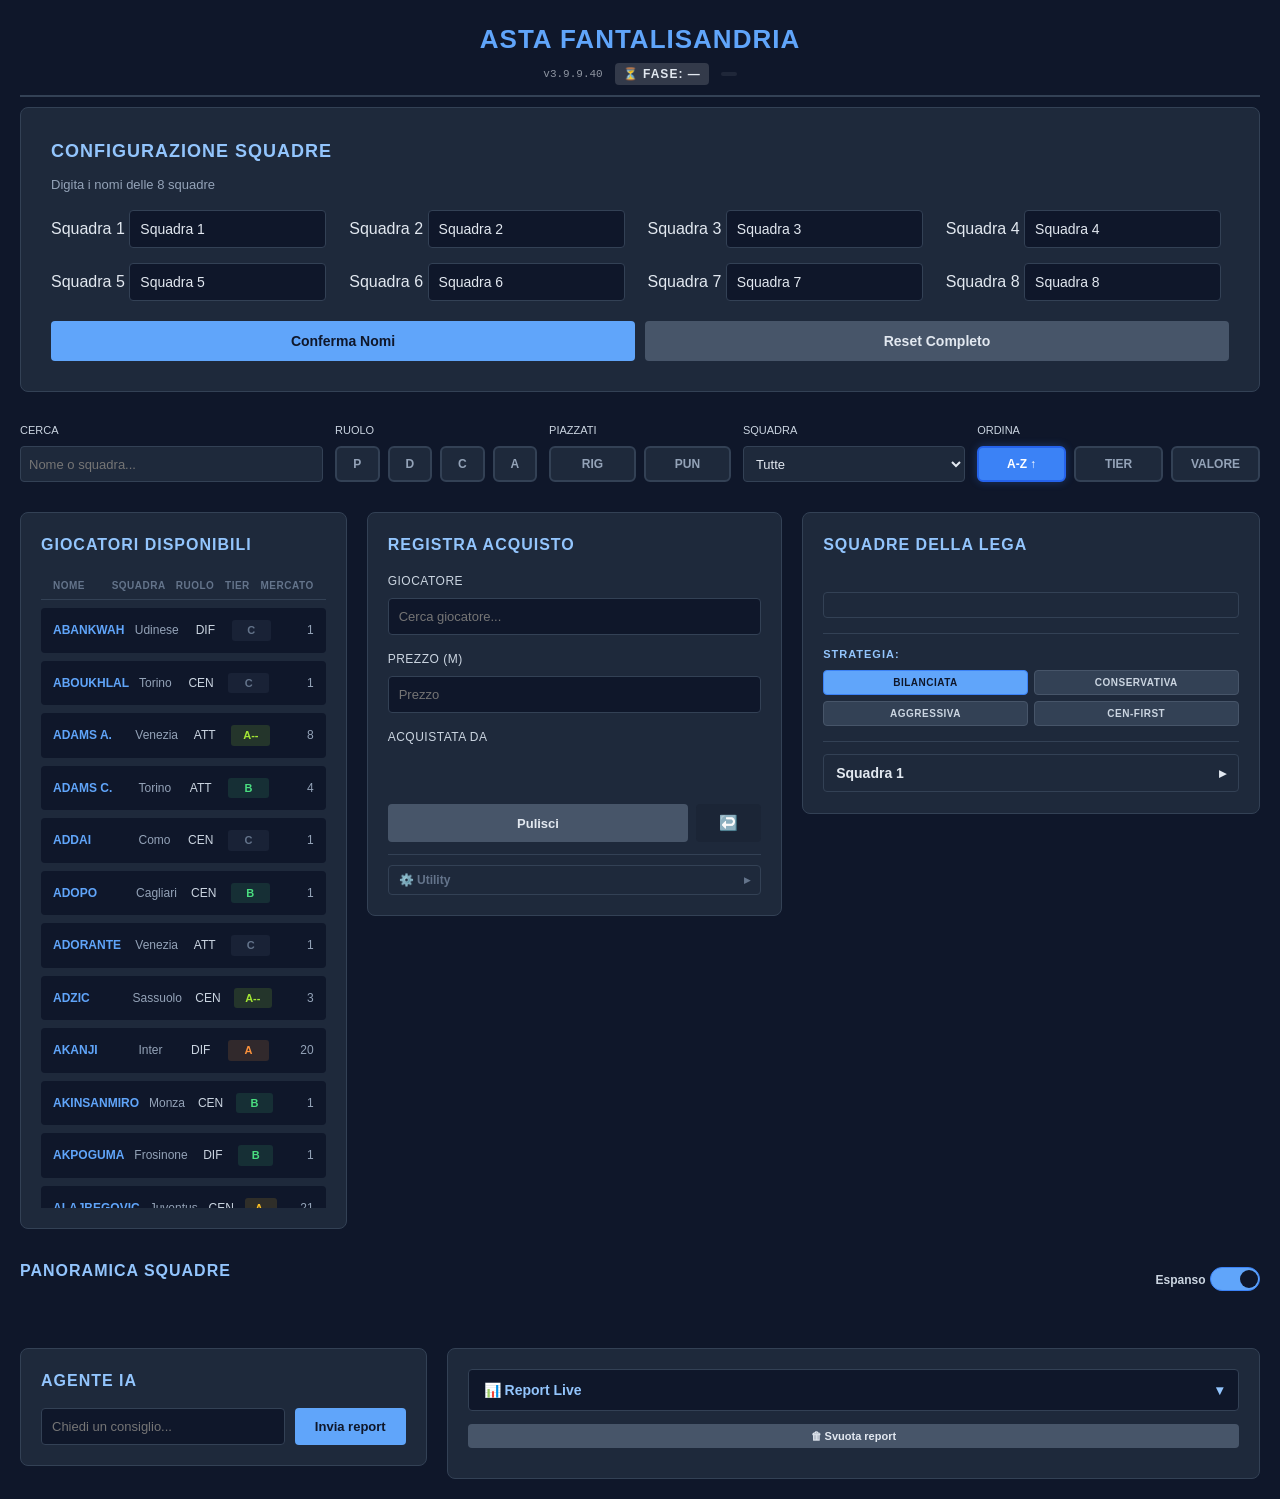
==== fantacalcio_v3_9_6.html @ fe0ef02c "Add files via upload" ====
<!DOCTYPE html>
<html lang="it">
<head>
    <meta charset="UTF-8">
    <meta name="viewport" content="width=device-width, initial-scale=1.0">

    <!-- CACHE.
         Il ?v= sui file .css/.js non basta da solo: se Safari serve dalla
         cache QUESTA pagina, dentro trova ancora il numero vecchio e
         ricarica di conseguenza anche CSS e JS vecchi. GitHub Pages non
         permette di impostare header HTTP, quindi si chiede al browser di
         non conservare il documento. Non e' garantito al 100% su tutti i
         browser, ma su Safari fa la differenza. -->
    <meta http-equiv="Cache-Control" content="no-cache, no-store, must-revalidate">
    <meta http-equiv="Pragma" content="no-cache">
    <meta http-equiv="Expires" content="0">

    <title>Asta Fantacalcio v3.9.9.40</title>
    <link rel="icon" type="image/png" href="favicon.png">
    <link rel="stylesheet" href="fantacalcio_styles.css?v=39941">
</head>
<body>
    <script>
        /* Versione dichiarata da QUESTA pagina. fantacalcio_app.js dichiara
           la propria: se le due non coincidono vuol dire che il browser ha
           mescolato file di versioni diverse (tipicamente HTML dalla cache e
           JS nuovo, o viceversa) e viene mostrato un avviso invece di far
           usare in asta una combinazione incoerente. */
        window.HTML_VERSION = '3.9.9.40';
    </script>
    <div class="container">
        <header>
            <h1 id="appTitle">Asta Fantacalcio</h1>
            <div style="display:flex;gap:12px;align-items:center;justify-content:center;margin-top:4px;">
                <span style="font-size:11px;opacity:0.6;font-family:monospace;">v3.9.9.40</span>
                <span id="faseIndicator" style="font-size:12px;font-weight:700;letter-spacing:1px;padding:2px 8px;border-radius:4px;background:rgba(255,255,255,0.15);">⏳ FASE: —</span>
                <span id="astaProgress" style="font-size:11px;font-family:monospace;color:#cbd5e1;padding:2px 8px;border-radius:4px;background:rgba(255,255,255,0.07);"></span>
            </div>
        </header>

        <!-- SETUP NOMI SQUADRE -->
        <div id="setupNamesSection" class="setup-section">
            <h2>Configurazione Squadre</h2>
            <p style="color: #94a3b8; font-size: 13px; margin-bottom: 15px;">Digita i nomi delle 8 squadre</p>
            <div class="setup-grid" id="setupNamesGrid"></div>
            <div class="setup-button-group">
                <button onclick="confirmTeamNames()">Conferma Nomi</button>
                <button class="secondary" onclick="resetAll()">Reset Completo</button>
            </div>
        </div>

        <!-- SETUP ORDINE -->
        <div id="setupSection" class="setup-section" style="display: none;">
            <h2>Setup Ordine Estrazione</h2>
            <p style="color: #94a3b8; font-size: 13px; margin-bottom: 15px;">Seleziona l'ordine in cui le squadre apriranno i giocatori</p>
            <div class="setup-grid" id="setupGrid"></div>
            <div class="setup-button-group">
                <button onclick="confirmOrder()">Conferma Ordine</button>
                <button class="secondary" onclick="resetSetup()">Resetta</button>
            </div>
        </div>

        <!-- FILTRI (1 riga) -->
        <div class="filters-section">
            <div class="filter-row">
                <div class="filter-item">
                    <label style="font-size: 11px; color: #cbd5e1; text-transform: uppercase; display: block; margin-bottom: 8px;">Cerca</label>
                    <div style="position: relative;">
                        <input type="text" id="availableSearch" placeholder="Nome o squadra..." onkeyup="filterAvailable()" style="width: 100%; padding: 8px; background: #1e293b; border: 1px solid #334155; border-radius: 4px; color: #e2e8f0; font-size: 13px;">
                        <button id="clearAvailableSearchBtn" onclick="clearAvailableSearch()" style="position: absolute; right: 10px; top: 50%; transform: translateY(-50%); background: none; border: none; color: #60a5fa; cursor: pointer; font-size: 18px; padding: 0; display: none;">✕</button>
                    </div>
                </div>

                <div class="filter-item">
                    <label style="font-size: 11px; color: #cbd5e1; text-transform: uppercase; display: block; margin-bottom: 8px;">Ruolo</label>
                    <div class="filter-buttons">
                        <button class="filter-btn" onclick="toggleRoleFilter('POR', this)">P</button>
                        <button class="filter-btn" onclick="toggleRoleFilter('DIF', this)">D</button>
                        <button class="filter-btn" onclick="toggleRoleFilter('CEN', this)">C</button>
                        <button class="filter-btn" onclick="toggleRoleFilter('ATT', this)">A</button>
                    </div>
                </div>

                <div class="filter-item">
                    <label style="font-size: 11px; color: #cbd5e1; text-transform: uppercase; display: block; margin-bottom: 8px;">Piazzati</label>
                    <div class="filter-buttons">
                        <button class="filter-btn" title="Rigoristi designati" onclick="toggleSetPieceFilter('RIGOR', this)">RIG</button>
                        <button class="filter-btn" title="Battitori di punizioni" onclick="toggleSetPieceFilter('PUNIZION', this)">PUN</button>
                    </div>
                </div>

                <div class="filter-item">
                    <label style="font-size: 11px; color: #cbd5e1; text-transform: uppercase; display: block; margin-bottom: 8px;">Squadra</label>
                    <select id="filterTeam" onchange="filterAvailable()" style="width: 100%; padding: 8px; background: #1e293b; border: 1px solid #334155; border-radius: 4px; color: #e2e8f0; font-size: 13px;">
                        <option value="">Tutte</option>
                    </select>
                </div>

                <div class="filter-item">
                    <label style="font-size: 11px; color: #cbd5e1; text-transform: uppercase; display: block; margin-bottom: 8px;">Ordina</label>
                    <div class="filter-buttons">
                        <button class="sort-toggle" id="sortAlpha" onclick="setSortMode('alpha')">
                            A-Z <span id="alphaDir">↑</span>
                        </button>
                        <button class="sort-toggle" id="sortTier" onclick="setSortMode('tier')">TIER</button>
                        <button class="sort-toggle" id="sortValue" onclick="setSortMode('value')">VALORE</button>
                    </div>
                </div>
            </div>
        </div>

        <!-- MAIN LAYOUT 4-COLONNE -->
        <div class="main-layout-4col">
            <!-- COLONNA 1-2: Giocatori Disponibili (2 colonne) -->
            <div class="col-players-left">
                <div class="panel">
                    <h3>Giocatori Disponibili</h3>
                    <div class="players-list-header">
                        <div>Nome</div>
                        <div>Squadra</div>
                        <div style="text-align:center;">Ruolo</div>
                        <div style="text-align:center;">Tier</div>
                        <div style="text-align:right;">Mercato</div>
                    </div>
                    <div class="players-list" id="playersList"></div>
                </div>
            </div>

            <!-- COLONNA 3: Registra Acquisto -->
            <div class="col-register">
                <div class="panel">
                    <h2>Registra Acquisto</h2>
                    
                    <div class="form-group">
                        <label>Giocatore</label>
                        <div class="autocomplete-container" style="position: relative;">
                            <input type="text" id="playerSearch" placeholder="Cerca giocatore..." autocomplete="off">
                            <button id="clearSearchBtn" onclick="clearPlayerSearch()" style="position: absolute; right: 10px; top: 50%; transform: translateY(-50%); background: none; border: none; color: #60a5fa; cursor: pointer; font-size: 18px; padding: 0; display: none;">✕</button>
                            <div id="autocompleteList" class="autocomplete-list"></div>
                        </div>
                    </div>

                    <div id="playerInfo" style="background: #0f172a; padding: 10px; border-radius: 4px; margin-bottom: 12px; font-size: 13px; display: none;"></div>

                    <div class="form-group">
                        <label>Prezzo (M)</label>
                        <input type="number" id="playerPrice" placeholder="Prezzo">
                    </div>

                    <div class="form-group">
                        <label>Acquistata da</label>
                        <div id="turnoChiamata" style="display:none;font-size:12px;color:#fbbf24;margin-bottom:8px;"></div>
                        <div class="team-buttons" id="teamButtons"></div>
                    </div>

                    <div id="messageDiv" class="message-div"></div>

                    <!-- Pulisci e Annulla sulla stessa riga, 8/10 e 2/10:
                         Pulisci si usa a ogni acquisto, Annulla solo quando
                         c'e' stato un errore. -->
                    <div class="button-group" style="display: flex; gap: 8px; margin-top: 15px; align-items: stretch;">
                        <button onclick="clearForm()" class="secondary" style="flex: 8;">Pulisci</button>
                        <button onclick="annullaUltimoAcquisto()" class="secondary btn-undo" style="flex: 2;"
                                title="Annulla l'ultimo acquisto registrato (prezzo o squadra sbagliati)">↩️</button>
                    </div>

                    <div class="utility-section">
                        <button class="utility-toggle" onclick="toggleUtility()">
                            <span>⚙️ Utility</span>
                            <span id="utilityChevron">▸</span>
                        </button>
                        <div id="utilityBody" class="utility-body" style="display:none;">
                            <button onclick="generaSquadreRandom()" class="secondary" style="background: #059669; border-color: #047857;">🎲 Genera squadre</button>
                            <button id="btnManagerReali" onclick="caricaManagerReali()" class="secondary"
                                    style="background: #7c3aed; border-color: #6d28d9; display:none;">
                                👥 Carica manager reali
                            </button>
                            <button onclick="downloadAstaJSON()" class="secondary">💾 Salva Asta</button>
                            <button onclick="document.getElementById('loadAstaInput').click()" class="secondary">📤 Carica Asta</button>
                            <button onclick="resetRose()" class="secondary" style="background: #7c3aed; border-color: #6d28d9;">🔄 Reset Rose</button>
                            <input type="file" id="loadAstaInput" accept=".json" style="display: none;" onchange="loadAstaJSON(event)">
                        </div>
                    </div>
                </div>
            </div>

            <!-- COLONNA 4: La mia squadra (Sticky) -->
            <div class="col-my-squad">
                <div class="my-squad-panel sticky">
                    <!-- P3 — ordine del pannello: prima il colpo d'occhio su
                         tutta la lega, poi la propria squadra, poi le strategie. -->
                    <h3 style="margin-top: 0;">Squadre della lega</h3>
                    <div id="leagueDashboard" class="league-dashboard"></div>

                    <div id="strategicDashboard" style="background: #1e293b; padding: 12px; border-radius: 4px; border: 1px solid #334155; font-size: 11px; line-height: 1.6;"></div>

                    <div style="margin-top: 15px; padding-top: 12px; border-top: 1px solid #334155; margin-bottom: 15px;">
                        <div style="font-size: 11px; color: #93c5fd; font-weight: 600; margin-bottom: 8px; text-transform: uppercase; letter-spacing: 1px;">Strategia:</div>
                        <div class="strategy-buttons-group">
                            <button class="strategy-btn active" data-strategy="bilanciata" onclick="switchStrategy('bilanciata')">BILANCIATA</button>
                            <button class="strategy-btn" data-strategy="conservativa" onclick="switchStrategy('conservativa')">CONSERVATIVA</button>
                            <button class="strategy-btn" data-strategy="aggressiva" onclick="switchStrategy('aggressiva')">AGGRESSIVA</button>
                            <button class="strategy-btn" data-strategy="centrocampo-first" onclick="switchStrategy('centrocampo-first')">CEN-FIRST</button>
                        </div>
                    </div>

                    <!-- I miei numeri: utili da controllare, ma non da tenere
                         sempre sotto gli occhi durante l'asta. Speso e budget
                         si leggono gia' nel riquadro della lega qui sopra. -->
                    <div class="mysquad-collapse">
                        <button class="mysquad-toggle" onclick="toggleMySquadPanel()">
                            <span id="myTeamName">Squadra 1</span>
                            <span id="mySquadChevron" style="float:right;">&#9656;</span>
                        </button>
                        <div id="mySquadBody" class="mysquad-body">
                            <div class="squad-stats">
                                <div class="stat-box">
                                    <div class="stat-label">Speso</div>
                                    <div class="stat-value" id="mySpent">0</div>
                                    <div class="stat-percentage" id="mySpentPct">0%</div>
                                </div>
                                <div class="stat-box">
                                    <div class="stat-label">Budget Rimasto</div>
                                    <div class="stat-value" id="budgetLeft">500</div>
                                    <div class="stat-percentage" id="budgetLeftPct">100%</div>
                                </div>
                            </div>

                            <div style="background: #0f172a; padding: 10px; border-radius: 4px; text-align: center; margin-bottom: 12px; font-size: 13px;">
                                <span style="color: #94a3b8;">Giocatori: </span>
                                <span id="playerCount" style="color: #60a5fa; font-weight: bold;">0/25</span>
                            </div>

                            <h3 style="margin-top: 0;">Per Ruolo</h3>
                            <div class="role-stats">
                                <div class="role-stat">
                                    <div class="label">Portieri</div>
                                    <div class="count" id="count-POR">0/3</div>
                                </div>
                                <div class="role-stat">
                                    <div class="label">Difensori</div>
                                    <div class="count" id="count-DIF">0/8</div>
                                </div>
                                <div class="role-stat">
                                    <div class="label">Centrocampisti</div>
                                    <div class="count" id="count-CEN">0/8</div>
                                </div>
                                <div class="role-stat">
                                    <div class="label">Attaccanti</div>
                                    <div class="count" id="count-ATT">0/6</div>
                                </div>
                            </div>
                        </div>
                    </div>
                </div>
            </div>
        </div>

        <!-- PANORAMICA SQUADRE -->
        <div class="overview-section">
            <div style="display: flex; justify-content: space-between; align-items: center; margin-bottom: 20px;">
                <h3>Panoramica Squadre</h3>
                <div style="display: flex; gap: 6px; align-items: center;">
                    <div class="toggle-container">
                        <span class="toggle-label" id="toggleLabel">Espanso</span>
                        <label class="toggle-switch">
                            <input type="checkbox" id="toggleViewCheckbox" onchange="toggleOverviewMode()" checked>
                            <span class="toggle-slider"></span>
                        </label>
                    </div>
                </div>
            </div>
            <div class="teams-grid" id="teamsGrid"></div>
        </div>

        <!-- AGENTE IA E REPORT LIVE (2 colonne) -->
        <div class="ia-report-row">
            <!-- COLONNA 1: AGENTE IA (2/6) -->
            <div class="ia-panel">
                <h2>Agente IA</h2>
                <div id="chatHistory" class="chat-history"></div>
                <div id="aiError" class="ai-error" style="display: none;"></div>
                <div class="ia-input-group">
                    <input type="text" id="aiQuestion" placeholder="Chiedi un consiglio...">
                    <button onclick="inviaReport()">Invia report</button>
                </div>
            </div>

            <!-- COLONNA 2: REPORT LIVE (4/6) -->
            <div class="report-live-panel">
                <button class="report-live-toggle" onclick="toggleReportLive()">
                    <span>📊 Report Live</span>
                    <span id="reportLiveChevron">▾</span>
                    <span id="reportLiveCount" class="tab-badge" style="display:none;">0</span>
                </button>
                <button class="secondary" onclick="svuotaReport()"
                        style="width:100%;margin-bottom:10px;font-size:11px;padding:6px;">
                    🗑 Svuota report
                </button>
                <div id="reportLiveBody" class="report-live-body"></div>
            </div>
        </div>
    </div>

    <!-- SCRIPT ESTERNI -->
    <script src="players_data.js?v=39941"></script>
    <script src="storico_fantalissandria.js?v=39941"></script>
    <script src="infortuni_serie_a.js?v=39941"></script>
    <script src="fantacalcio_app.js?v=39941"></script>
    <script src="fantacalcio_ai.js?v=39941"></script>
</body>
</html>
---- fantacalcio_styles.css ----
/* ==========================================
   FANTACALCIO v3.9.5 - CSS PULITO
   =========================================== */

/* RESET E BASE */
* {
    margin: 0;
    padding: 0;
    box-sizing: border-box;
}

body {
    font-family: -apple-system, BlinkMacSystemFont, 'Segoe UI', sans-serif;
    background: #0f172a;
    color: #e2e8f0;
    line-height: 1.5;
}

.container {
    max-width: 1600px;
    margin: 0 auto;
    padding: 20px;
}

/* ==========================================
   HEADER E LAYOUT PRINCIPALE
   ========================================== */

/* HEADER */
header {
    text-align: center;
    margin-bottom: 10px;
    border-bottom: 2px solid #334155;
    padding-bottom: 10px;
}

header h1 {
    font-size: 26px;
    color: #60a5fa;
    letter-spacing: 1px;
    text-transform: uppercase;
    font-weight: 700;
}

/* ==========================================
   SETUP E CONFIGURAZIONE
   ========================================== */

/* Regola mancante da sempre: il codice usa classList.add('hidden') in piu'
   punti, ma l'unica regola esistente era .order-display.hidden, valida solo
   per quel riquadro. Su ogni altro elemento la classe non faceva nulla. */
.hidden {
    display: none !important;
}

/* SETUP SECTIONS */
.setup-section {
    background: #1e293b;
    border: 1px solid #334155;
    border-radius: 8px;
    padding: 30px;
    margin-bottom: 30px;
}

.setup-section h2 {
    font-size: 18px;
    color: #93c5fd;
    margin-bottom: 10px;
    text-transform: uppercase;
    letter-spacing: 1px;
}

.setup-section > p {
    color: #94a3b8;
    font-size: 13px;
    margin-bottom: 15px;
}

.setup-grid {
    display: grid;
    grid-template-columns: repeat(4, 1fr);
    gap: 15px;
    margin-bottom: 20px;
}

.setup-grid input,
.setup-grid select {
    padding: 10px;
    background: #0f172a;
    border: 1px solid #334155;
    border-radius: 4px;
    color: #e2e8f0;
    font-size: 14px;
}

.setup-button-group {
    display: flex;
    gap: 10px;
}

.setup-button-group button {
    flex: 1;
    padding: 12px;
    border: none;
    border-radius: 4px;
    font-size: 14px;
    cursor: pointer;
    transition: all 0.2s;
}

.setup-button-group button:not(.secondary) {
    background: #60a5fa;
    color: #0f172a;
    font-weight: bold;
}

.setup-button-group button.secondary {
    background: #475569;
    color: #e2e8f0;
}

.setup-button-group button:hover {
    opacity: 0.9;
}

/* ORDER DISPLAY */


/* FILTRI */
.filters-section {
    margin: 30px 0 20px 0;
}

.filter-row {
    display: grid;
    grid-template-columns: 1.5fr 1fr 0.9fr 1.1fr 1.4fr;
    gap: 12px;
}

.filter-item {
    display: flex;
    flex-direction: column;
}

.filter-item label {
    font-size: 11px;
    color: #cbd5e1;
    text-transform: uppercase;
    display: block;
    margin-bottom: 8px;
}

/* Altezza unica per tutti i controlli della barra filtri.
   Prima i campi di testo e il menu a tendina stavano sui 34px (padding 8 +
   bordo 1) mentre i bottoni arrivavano a 38 (padding 10 + bordo 2): allineati
   in alto, si vedeva lo scalino. 36px e' la via di mezzo esatta.
   L'altezza e' fissata esplicitamente e con box-sizing: border-box, cosi'
   resta la stessa nonostante i bordi di spessore diverso. */
:root {
    --filter-h: 36px;
}

.filter-item input,
.filter-item select {
    height: var(--filter-h);
    box-sizing: border-box;
    padding: 0 8px;
    background: #1e293b;
    border: 1px solid #334155;
    border-radius: 4px;
    color: #e2e8f0;
    font-size: 13px;
}

.filter-buttons {
    display: flex;
    gap: 8px;
    align-items: stretch;
}

.filter-btn,
.sort-toggle {
    flex: 1;
    height: var(--filter-h);
    box-sizing: border-box;
    /* flex per centrare il testo verticalmente ora che l'altezza e' fissa
       e non piu' dettata dal padding */
    display: inline-flex;
    align-items: center;
    justify-content: center;
    gap: 3px;
    padding: 0 6px;
    background: #1e293b;
    border: 2px solid #334155;
    border-radius: 6px;
    color: #94a3b8;
    cursor: pointer;
    font-size: 12px;
    font-weight: 600;
    line-height: 1;
    white-space: nowrap;
    transition: all 0.2s;
}

.filter-btn:hover,
.sort-toggle:hover {
    background: #334155;
    color: #cbd5e1;
    border-color: #475569;
}

.filter-btn.active,
.sort-toggle.active {
    background: #3b82f6;
    color: #fff;
    border-color: #2563eb;
    box-shadow: 0 0 8px rgba(59, 130, 246, 0.3);
}

/* LAYOUT 4-COLONNE */
.main-layout-4col {
    display: grid;
    grid-template-columns: 1.1fr 1.4fr 0.95fr;
    gap: 20px;
    margin: 30px 0;
    align-items: start;
}

.col-players-left {
    grid-column: span 1;
}

.col-register {
    grid-column: span 1;
}

.col-my-squad {
    grid-column: span 1;
}

/* PANEL */
.panel {
    background: #1e293b;
    border: 1px solid #334155;
    border-radius: 8px;
    padding: 20px;
}

.panel h2 {
    font-size: 16px;
    color: #93c5fd;
    margin-bottom: 15px;
    text-transform: uppercase;
    letter-spacing: 1px;
}

.panel h3 {
    font-size: 16px;
    color: #93c5fd;
    margin-bottom: 15px;
    text-transform: uppercase;
    letter-spacing: 1px;
}

/* FORM */
.form-group {
    margin-bottom: 15px;
}

.form-group label {
    display: block;
    margin-bottom: 8px;
    font-size: 12px;
    color: #cbd5e1;
    text-transform: uppercase;
    letter-spacing: 0.5px;
}

.form-group input,
.form-group select {
    width: 100%;
    padding: 10px;
    background: #0f172a;
    border: 1px solid #334155;
    border-radius: 4px;
    color: #e2e8f0;
    font-size: 13px;
}

.form-group input:focus,
.form-group select:focus {
    outline: none;
    border-color: #60a5fa;
    box-shadow: 0 0 0 3px rgba(96, 165, 250, 0.1);
}

/* AUTOCOMPLETE */
.autocomplete-container {
    position: relative;
}

#clearSearchBtn,
#clearAvailableSearchBtn {
    position: absolute;
    right: 10px;
    top: 50%;
    transform: translateY(-50%);
    background: none;
    border: none;
    color: #60a5fa;
    cursor: pointer;
    font-size: 18px;
    padding: 0;
    display: none;
    transition: all 0.2s;
}

#clearSearchBtn:hover,
#clearAvailableSearchBtn:hover {
    color: #3b82f6;
}

.autocomplete-list {
    position: absolute;
    top: 100%;
    left: 0;
    right: 0;
    background: #1e293b;
    border: 1px solid #334155;
    border-top: none;
    border-radius: 0 0 4px 4px;
    max-height: 200px;
    overflow-y: auto;
    z-index: 100;
    display: none;
}

.autocomplete-list.active {
    display: block;
}

.autocomplete-item {
    padding: 10px;
    border-bottom: 1px solid #334155;
    cursor: pointer;
    transition: background 0.2s;
}

.autocomplete-item:hover {
    background: #334155;
}

.autocomplete-item .name {
    color: #60a5fa;
    font-weight: bold;
    font-size: 13px;
}

.autocomplete-item .info {
    color: #94a3b8;
    font-size: 11px;
    margin-top: 3px;
}

/* TEAM BUTTONS */
.team-buttons {
    display: grid;
    grid-template-columns: repeat(4, 1fr);
    gap: 8px;
}

.team-button {
    padding: 10px;
    background: #0f172a;
    border: 1px solid #334155;
    border-radius: 4px;
    color: #e2e8f0;
    cursor: pointer;
    font-size: 12px;
    transition: all 0.2s;
}

.team-button:hover {
    background: #334155;
    border-color: #60a5fa;
}

.team-button.active {
    background: #60a5fa;
    color: #0f172a;
    border-color: #60a5fa;
    font-weight: bold;
}

/* BUTTONS */
button {
    padding: 10px 20px;
    background: #60a5fa;
    color: #0f172a;
    border: none;
    border-radius: 4px;
    cursor: pointer;
    font-size: 13px;
    font-weight: bold;
    transition: all 0.2s;
}

button:hover {
    background: #3b82f6;
}

button.secondary {
    background: #475569;
    color: #e2e8f0;
}

button.secondary:hover {
    background: #64748b;
}

/* MESSAGE */
.message-div {
    min-height: 20px;
    margin-top: 10px;
    font-size: 12px;
    color: #60a5fa;
}

/* MY SQUAD PANEL */
.my-squad-panel {
    background: #1e293b;
    border: 1px solid #334155;
    border-radius: 8px;
    padding: 20px;
    color: #e2e8f0;
}

.my-squad-panel h2 {
    font-size: 16px;
    color: #93c5fd;
    margin-bottom: 15px;
    text-transform: uppercase;
    letter-spacing: 1px;
}

.my-squad-panel h3 {
    font-size: 16px;
    color: #93c5fd;
    margin-bottom: 15px;
    text-transform: uppercase;
    letter-spacing: 1px;
}

.my-squad-panel.sticky {
    position: sticky;
    top: 20px;
    max-height: calc(100vh - 40px);
    overflow-y: auto;
}

.squad-stats {
    display: grid;
    grid-template-columns: 1fr 1fr;
    gap: 15px;
    margin-bottom: 20px;
}

.stat-box {
    background: #0f172a;
    padding: 15px;
    border-radius: 4px;
    text-align: center;
}

.stat-label {
    font-size: 11px;
    color: #94a3b8;
    text-transform: uppercase;
    margin-bottom: 5px;
}

.stat-value {
    font-size: 24px;
    color: #60a5fa;
    font-weight: bold;
}

.stat-percentage {
    font-size: 12px;
    color: #4ade80;
    margin-top: 3px;
}

.role-stats {
    display: grid;
    grid-template-columns: repeat(4, 1fr);
    gap: 10px;
    margin-bottom: 20px;
}

.role-stat {
    background: #0f172a;
    padding: 12px;
    border-radius: 4px;
    text-align: center;
    border-left: 3px solid #60a5fa;
}

.role-stat .label {
    font-size: 11px;
    color: #94a3b8;
    text-transform: uppercase;
    margin-bottom: 5px;
}

.role-stat .count {
    font-size: 16px;
    color: #60a5fa;
    font-weight: bold;
}





/* PLAYERS LIST */
.players-list {
    max-height: 600px;
    overflow-y: auto;
}

.player-row {
    display: grid;
    grid-template-columns: 1.3fr 0.6fr 0.6fr 0.7fr 0.6fr;
    gap: 10px;
    padding: 12px;
    background: #0f172a;
    border-radius: 4px;
    margin-bottom: 8px;
    font-size: 12px;
    cursor: pointer;
    transition: all 0.2s;
    align-items: center;
}

.player-row:hover {
    background: #1e293b;
    border-left: 3px solid #60a5fa;
}

.player-row .name {
    color: #60a5fa;
    font-weight: bold;
}

.player-row .squad {
    color: #94a3b8;
}

.player-row .role {
    color: #cbd5e1;
    text-align: center;
}

.player-row .status {
    color: #4ade80;
    text-align: right;
}

/* Colonna TIER: il colore rende la fascia leggibile a colpo d'occhio */
.player-row .tier {
    text-align: center;
    font-weight: 700;
    font-size: 11px;
    padding: 2px 4px;
    border-radius: 3px;
}
.player-row .tier-Aplus   { color: #f87171; background: rgba(248,113,113,0.14); }
.player-row .tier-A       { color: #fb923c; background: rgba(251,146,60,0.14); }
.player-row .tier-Aminus  { color: #fbbf24; background: rgba(251,191,36,0.14); }
.player-row .tier-Aminusminus { color: #a3e635; background: rgba(163,230,53,0.14); }
.player-row .tier-B       { color: #4ade80; background: rgba(74,222,128,0.12); }
.player-row .tier-C       { color: #64748b; background: rgba(100,116,139,0.12); }

/* Prezzo medio di mercato */
.player-row .pma {
    color: #94a3b8;
    text-align: right;
    font-variant-numeric: tabular-nums;
}

/* OVERVIEW SECTION */
.overview-section {
    margin-bottom: 30px;
}

.overview-section h3 {
    font-size: 16px;
    color: #93c5fd;
    margin-bottom: 15px;
    text-transform: uppercase;
    letter-spacing: 1px;
}

.teams-grid {
    display: grid;
    grid-template-columns: repeat(4, 1fr);
    gap: 12px;
}

.team-card {
    background: #1e293b;
    border: 1px solid #334155;
    border-radius: 8px;
    padding: 15px;
}

.team-card.my-team {
    border: 2px solid #0284c7;
    background: #162a4a;
}

.team-card h4 {
    font-size: 14px;
    color: #60a5fa;
    margin-bottom: 10px;
}

.team-stats-row {
    display: grid;
    grid-template-columns: 1fr 1fr 1fr;
    gap: 8px;
    margin-bottom: 12px;
    font-size: 12px;
}

.team-stat-item {
    background: #0f172a;
    padding: 8px;
    border-radius: 4px;
    text-align: center;
}

.team-stat-item .label {
    color: #94a3b8;
    font-size: 10px;
    text-transform: uppercase;
    margin-bottom: 3px;
}

.team-stat-item .value {
    color: #60a5fa;
    font-weight: bold;
}

.team-stat-item .subvalue {
    font-size: 11px;
    color: #64748b;
}

.team-players {
    border-top: 1px solid #334155;
    padding-top: 10px;
    font-size: 12px;
    max-height: 150px;
    overflow-y: auto;
}

.team-players.overview-expanded {
    max-height: none;
    overflow-y: visible;
}

.team-role {
    color: #93c5fd;
    font-weight: 600;
    font-size: 11px;
    margin-top: 8px;
}




/* Griglia ordinata per riga giocatore (sostituisce team-player-item):
   nome flessibile con ellissi, poi tre colonne a larghezza fissa così
   tutte le squadre allineano sigla/tier/prezzo sulla stessa colonna,
   indipendentemente dalla lunghezza del nome. */
.team-player-row {
    display: grid;
    grid-template-columns: 1fr 32px 28px 52px;
    align-items: center;
    gap: 6px;
    padding: 2px 0;
    font-size: 12px;
}

.tp-name {
    color: #cbd5e1;
    overflow: hidden;
    text-overflow: ellipsis;
    white-space: nowrap;
}

.tp-abbr {
    color: #60a5fa;
    font-weight: 600;
    font-size: 10px;
    text-align: center;
}

.tp-tier {
    font-size: 10px;
    font-weight: 700;
    text-align: center;
    padding: 1px 3px;
    border-radius: 3px;
    background: #334155;
    color: #cbd5e1;
}
.tp-tier-A\+ { background: #166534; color: #86efac; }
.tp-tier-A { background: #1e4620; color: #a3e635; }
.tp-tier-A\- { background: #3f3a17; color: #fde047; }
.tp-tier-A\-\- { background: #422f14; color: #fdba74; }

.tp-price {
    color: #4ade80;
    font-weight: bold;
    text-align: right;
    font-size: 11px;
    white-space: nowrap;
}
.tp-pct {
    color: #64748b;
    font-weight: normal;
    font-size: 9px;
    margin-left: 3px;
}

/* Indicazione strategia avversaria dedotta dall'agente. */
.team-strategy {
    background: #1e3a5f;
    color: #93c5fd;
    font-size: 10px;
    font-weight: 700;
    letter-spacing: 0.3px;
    text-align: center;
    padding: 3px 6px;
    border-radius: 4px;
    margin-bottom: 8px;
    cursor: help;
}
.team-strategy.weak {
    background: #292f3d;
    color: #64748b;
    font-weight: 500;
}
.ts-conf {
    opacity: 0.75;
    font-weight: 500;
}

/* Sulla propria squadra il riquadro e' della stessa forma ma di un altro
   colore, per non confonderlo con la lettura degli avversari. */
.team-strategy.mine {
    background: #1e3a2f;
    color: #86efac;
}

.team-strategy.mine.weak {
    background: #24302c;
    color: #6b8f7d;
}

/* Segnala che la rotta reale si discosta dalla strategia impostata */
.ts-diverge {
    color: #fbbf24;
    font-weight: 700;
    cursor: help;
}

/* ==========================================
   STRATEGY BUTTONS
   ========================================== */

.strategy-buttons-group {
    display: grid;
    grid-template-columns: 1fr 1fr;
    gap: 6px;
}

.strategy-btn {
    padding: 6px 8px;
    background: #334155;
    border: 1px solid #475569;
    border-radius: 4px;
    color: #cbd5e1;
    cursor: pointer;
    font-size: 10px;
    font-weight: 600;
    text-transform: uppercase;
    letter-spacing: 0.5px;
    transition: all 0.2s;
}

.strategy-btn:hover:not(:disabled) {
    background: #475569;
    border-color: #60a5fa;
    color: #93c5fd;
}

.strategy-btn.active {
    background: #60a5fa;
    border-color: #3b82f6;
    color: #0f172a;
    font-weight: 700;
}

.strategy-btn:disabled {
    opacity: 0.5;
    cursor: not-allowed;
}
    padding: 6px 12px;
    background: #334155;
    border: 1px solid #475569;
    border-radius: 4px;
    color: #e2e8f0;
    cursor: pointer;
    font-size: 12px;
    transition: all 0.2s;
}


/* TOGGLE SWITCH ORIZZONTALE */
.toggle-container {
    display: flex;
    align-items: center;
    gap: 8px;
}

.toggle-label {
    font-size: 12px;
    color: #cbd5e1;
    font-weight: 600;
    min-width: 60px;
}

.toggle-switch {
    position: relative;
    display: inline-block;
    width: 50px;
    height: 24px;
}

.toggle-switch input {
    opacity: 0;
    width: 0;
    height: 0;
}

.toggle-slider {
    position: absolute;
    cursor: pointer;
    top: 0;
    left: 0;
    right: 0;
    bottom: 0;
    background-color: #334155;
    border: 1px solid #475569;
    transition: 0.3s;
    border-radius: 12px;
}

.toggle-slider:before {
    position: absolute;
    content: "";
    height: 18px;
    width: 18px;
    left: 3px;
    bottom: 2px;
    background-color: #cbd5e1;
    transition: 0.3s;
    border-radius: 50%;
}

input:checked + .toggle-slider {
    background-color: #60a5fa;
    border-color: #3b82f6;
}

input:checked + .toggle-slider:before {
    transform: translateX(26px);
    background-color: #0f172a;
}

/* IA PANEL */
.ia-report-row {
    display: grid;
    grid-template-columns: 2fr 4fr;
    gap: 20px;
    margin-top: 30px;
    align-items: start;
}

.ia-panel {
    background: #1e293b;
    border: 1px solid #334155;
    border-radius: 8px;
    padding: 20px;
    color: #e2e8f0;
}

.ia-panel h2 {
    font-size: 16px;
    color: #93c5fd;
    margin-bottom: 15px;
    text-transform: uppercase;
    letter-spacing: 1px;
}

/* Contiene ormai una riga sola (la conferma dell'ultimo report), quindi
   non serve piu' il riquadro alto e imbottito da finestra di chat. Quando
   e' vuoto sparisce del tutto invece di lasciare un rettangolo bordato:
   e' lo stato in cui sta per gran parte dell'asta. */
.chat-history {
    margin-bottom: 10px;
    font-size: 12px;
}

.chat-history:empty {
    display: none;
    margin: 0;
}




.ai-error {
    color: #f87171;
    font-size: 12px;
    margin-bottom: 10px;
    display: none;
}

.ia-input-group {
    display: flex;
    gap: 10px;
}

.ia-input-group input {
    flex: 1;
    padding: 10px;
    background: #0f172a;
    border: 1px solid #334155;
    border-radius: 4px;
    color: #e2e8f0;
    font-size: 13px;
}

.ia-input-group button {
    padding: 10px 20px;
    background: #60a5fa;
    color: #0f172a;
    border: none;
    border-radius: 4px;
    cursor: pointer;
    font-weight: bold;
    font-size: 13px;
}

.ia-input-group button:hover {
    background: #3b82f6;
}

/* ==========================================
   SCROLLBAR STYLING
   ========================================== */

::-webkit-scrollbar {
    width: 8px;
}

::-webkit-scrollbar-track {
    background: #0f172a;
}

::-webkit-scrollbar-thumb {
    background: #334155;
    border-radius: 4px;
}

::-webkit-scrollbar-thumb:hover {
    background: #475569;
}

/* Intestazione colonne della lista giocatori */
.players-list-header {
    display: grid;
    grid-template-columns: 1.3fr 0.6fr 0.6fr 0.7fr 0.6fr;
    gap: 10px;
    padding: 6px 12px;
    font-size: 10px;
    text-transform: uppercase;
    letter-spacing: 0.5px;
    color: #64748b;
    font-weight: 600;
    border-bottom: 1px solid #334155;
    margin-bottom: 8px;
}

/* ==========================================
   NOTE AVVERSARI (A8)
   ========================================== */
.note-panel {
    margin: 8px 0;
    border-top: 1px solid #334155;
    padding-top: 8px;
}

.note-toggle {
    width: 100%;
    background: #1e293b;
    border: 1px solid #334155;
    color: #94a3b8;
    font-size: 11px;
    padding: 5px 8px;
    border-radius: 4px;
    cursor: pointer;
    text-align: left;
    transition: all 0.15s;
}
.note-toggle:hover {
    background: #263449;
    color: #cbd5e1;
}

.note-badge {
    background: #3b82f6;
    color: #fff;
    font-size: 9px;
    font-weight: 700;
    padding: 1px 5px;
    border-radius: 8px;
    margin-left: 4px;
}

.note-patterns {
    display: flex;
    flex-direction: column;
    gap: 3px;
    margin-top: 6px;
}

.note-check {
    display: flex;
    align-items: center;
    gap: 6px;
    font-size: 10px;
    color: #94a3b8;
    cursor: pointer;
    padding: 3px 5px;
    border-radius: 3px;
    transition: all 0.15s;
}
.note-check:hover { background: #1e293b; }
.note-check.on {
    color: #e2e8f0;
    background: rgba(59, 130, 246, 0.12);
}
.note-check input {
    margin: 0;
    cursor: pointer;
    accent-color: #3b82f6;
}

.note-text {
    width: 100%;
    margin-top: 6px;
    background: #0f172a;
    border: 1px solid #334155;
    border-radius: 4px;
    color: #e2e8f0;
    font-size: 11px;
    padding: 6px;
    resize: vertical;
    font-family: inherit;
    box-sizing: border-box;
}
.note-text:focus {
    outline: none;
    border-color: #3b82f6;
}

/* ==========================================
   SEZIONE UTILITY COLLASSABILE (A6)
   ========================================== */
.utility-section {
    margin-top: 12px;
    border-top: 1px solid #334155;
    padding-top: 10px;
}

.utility-toggle {
    width: 100%;
    display: flex;
    justify-content: space-between;
    align-items: center;
    background: transparent;
    border: 1px solid #334155;
    color: #64748b;
    font-size: 12px;
    padding: 7px 10px;
    border-radius: 4px;
    cursor: pointer;
    transition: all 0.15s;
}
.utility-toggle:hover {
    color: #94a3b8;
    border-color: #475569;
}

.utility-body {
    flex-direction: column;
    gap: 8px;
    margin-top: 8px;
}

/* ==========================================
   TAB PANORAMICA / REPORT LIVE (A7)
   ========================================== */

.overview-tab:hover { color: #94a3b8; }

.tab-badge {
    background: #3b82f6;
    color: #fff;
    font-size: 9px;
    font-weight: 700;
    padding: 1px 6px;
    border-radius: 8px;
    margin-left: 4px;
}

.report-card {
    background: #0f172a;
    border: 1px solid #334155;
    border-radius: 4px;
    margin-bottom: 8px;
    overflow: hidden;
}

.report-head {
    width: 100%;
    display: flex;
    justify-content: space-between;
    align-items: center;
    background: #1e293b;
    border: none;
    color: #cbd5e1;
    font-size: 12px;
    padding: 8px 12px;
    cursor: pointer;
    text-align: left;
}
.report-head:hover { background: #263449; }

.report-body {
    margin: 0;
    padding: 12px;
    font-family: ui-monospace, SFMono-Regular, Menlo, monospace;
    font-size: 12.5px;
    line-height: 1.55;
    color: #cbd5e1;
    white-space: pre-wrap;
    word-break: break-word;
    max-height: 420px;
    overflow-y: auto;
}
.report-body strong {
    color: #e2e8f0;
}

/* ==========================================
   REPORT LIVE PANEL (v3.9.9c)
   Pannello collassabile affiancato all'Agente IA
   ========================================== */
.report-live-panel {
    background: #1e293b;
    border: 1px solid #334155;
    border-radius: 8px;
    padding: 20px;
    color: #e2e8f0;
}

.report-live-toggle {
    width: 100%;
    display: flex;
    justify-content: space-between;
    align-items: center;
    background: #0f172a;
    border: 1px solid #334155;
    color: #93c5fd;
    font-size: 14px;
    font-weight: 600;
    padding: 12px 15px;
    border-radius: 4px;
    cursor: pointer;
    margin-bottom: 12px;
    transition: all 0.15s;
}
.report-live-toggle:hover {
    background: #1e293b;
    border-color: #475569;
}

.report-live-body {
    max-height: 500px;
    overflow-y: auto;
}

.report-live-body .report-card {
    margin-bottom: 8px;
}

#playerInfo div:first-child {
    font-size: 14px;
}

#playerInfo div[style*="display:flex"] {
    margin-bottom: 8px;
}

#playerInfo div[style*="display:flex"] div {
    font-size: 13px;
}

#playerInfo div[style*="display:flex"] div[style*="font-size:15px"] {
    font-size: 16px !important;
}

#playerInfo div[style*="display:flex"] div div[style*="font-size:9px"] {
    font-size: 10px !important;
}

#playerInfo div[style*="display:flex;gap"] {
    font-size: 10px !important;
}

#playerInfo div[style*="border-top"] {
    font-size: 12px !important;
}

#playerInfo div[style*="border-top"] div[style*="font-size:9px"] {
    font-size: 10px !important;
}

#playerInfo div[style*="border-top"] div[style*="font-size:10px"] {
    font-size: 11px !important;
}


/* ==========================================
   P9 — DASHBOARD DELLE 8 SQUADRE
   Sostituisce la vecchia lista "I miei giocatori".
   2 colonne x 4 righe: e' l'unica disposizione che entra
   nella colonna laterale senza comprimere i numeri.
   ========================================== */
.league-dashboard {
    display: grid;
    grid-template-columns: 1fr 1fr;
    gap: 6px;
    margin-bottom: 20px;
}

.ld-card {
    background: #0f172a;
    border: 1px solid #1e293b;
    border-radius: 4px;
    padding: 8px 9px;
    font-size: 12px;
    line-height: 1.45;
}

.ld-card.mine {
    border-color: #3b82f6;
    background: #0f1e3a;
}

.ld-card.leader {
    border-color: #eab308;
}

.ld-name {
    font-weight: 700;
    color: #e2e8f0;
    font-size: 13px;
    margin-bottom: 5px;
    white-space: nowrap;
    overflow: hidden;
    text-overflow: ellipsis;
}

.ld-crown { color: #eab308; }

.ld-figures {
    display: flex;
    justify-content: space-between;
    gap: 4px;
    margin-bottom: 3px;
}

.ld-figures span { white-space: nowrap; }
.ld-figures i { font-style: normal; opacity: 0.55; }
.ld-figures em {
    font-style: normal;
    opacity: 0.65;
    font-size: 10px;
}

.ld-spent { color: #f87171; }
.ld-budget { color: #4ade80; }

/* Quattro ruoli su 2 colonne x 2 righe invece che in fila:
   ogni casella ha il doppio della larghezza, quindi il testo puo' crescere
   e "D8/8" resta leggibile anche nella colonna stretta. */
.ld-roles {
    display: grid;
    grid-template-columns: 1fr 1fr;
    gap: 3px;
    margin-bottom: 4px;
}

/* Tutto su UNA riga dentro la casella: i quattro ruoli restano su due
   righe (griglia 2x2) ma ogni casella e' alta la meta', quindi la colonna
   si accorcia parecchio e resta spazio per alzare i corpi. */
.ld-role {
    display: flex;
    align-items: baseline;
    justify-content: center;
    gap: 3px;
    white-space: nowrap;
    background: #1e293b;
    border-radius: 3px;
    padding: 2px 3px;
    color: #94a3b8;
    font-size: 11.5px;
}

.ld-role b { color: #cbd5e1; font-weight: 700; }
.ld-role em {
    font-style: normal;
    font-size: 11px;
    color: #e2e8f0;
}

.ld-role i {
    font-style: normal;
    font-size: 10.5px;
    color: #f59e0b;
    opacity: 0.9;
}

.ld-role.full em { color: #f1f5f9; }
.ld-role.full i { color: #fcd34d; }
.ld-role.full { background: #14532d; color: #86efac; }
.ld-role.full b { color: #bbf7d0; }
.ld-role.now { outline: 1px solid #3b82f6; }

.ld-max {
    color: #fbbf24;
    font-size: 10.5px;
    text-align: right;
}

.ld-max b { font-weight: 700; }

/* ==========================================
   P4 — BOTTONE COPIA SUL SINGOLO REPORT
   ========================================== */
.report-head-row {
    display: flex;
    align-items: stretch;
    gap: 0;
}

.report-head-row .report-head {
    flex: 1;
}

.report-copy {
    background: #1e293b;
    border: none;
    border-left: 1px solid #0f172a;
    color: #93c5fd;
    cursor: pointer;
    font-size: 13px;
    padding: 0 10px;
    line-height: 1;
}

.report-copy:hover { background: #263449; }


/* ==========================================
   PANNELLO "LA MIA SQUADRA" COLLASSABILE
   ========================================== */
.mysquad-collapse {
    margin-top: 15px;
    border-top: 1px solid #334155;
    padding-top: 12px;
}

.mysquad-toggle {
    width: 100%;
    text-align: left;
    background: #1e293b;
    border: 1px solid #334155;
    border-radius: 4px;
    color: #e2e8f0;
    font-size: 14px;
    font-weight: 700;
    padding: 10px 12px;
    cursor: pointer;
}

.mysquad-toggle:hover { background: #263449; }

/* Chiuso, il pannello NON viene rimosso dal flusso: resta nel calcolo della
   larghezza (contributo al min-content della colonna) e viene solo ritagliato
   in altezza. Con display:none la colonna si restringeva alla chiusura e si
   riallargava all'apertura, con un salto visibile a ogni click. Cosi' la
   larghezza e' sempre quella massima, che e' anche lo spazio che serve per
   far crescere i riquadri della lega. */
.mysquad-body {
    max-height: 0;
    overflow: hidden;
    padding-top: 0;
    transition: max-height 0.2s ease, padding-top 0.2s ease;
}

.mysquad-body.aperto {
    max-height: 1200px;
    padding-top: 12px;
}


/* Annulla ultimo acquisto: stessa famiglia di "Pulisci", ma un grigio piu'
   scuro — e' un'azione correttiva, non parte del flusso normale. */
.btn-undo {
    background: #1b2536 !important;
    border-color: #334155 !important;
    font-size: 15px;
    padding-left: 0 !important;
    padding-right: 0 !important;
}


/* Conferma di salvataggio nel pannello Agente IA: una riga sola, compatta.
   Lo storico completo dei report vive nel pannello Report Live. */
.report-esito {
    background: #14301f;
    border: 1px solid #1d5236;
    color: #86efac;
    font-size: 12px;
    font-weight: 600;
    padding: 6px 10px;
    border-radius: 4px;
}
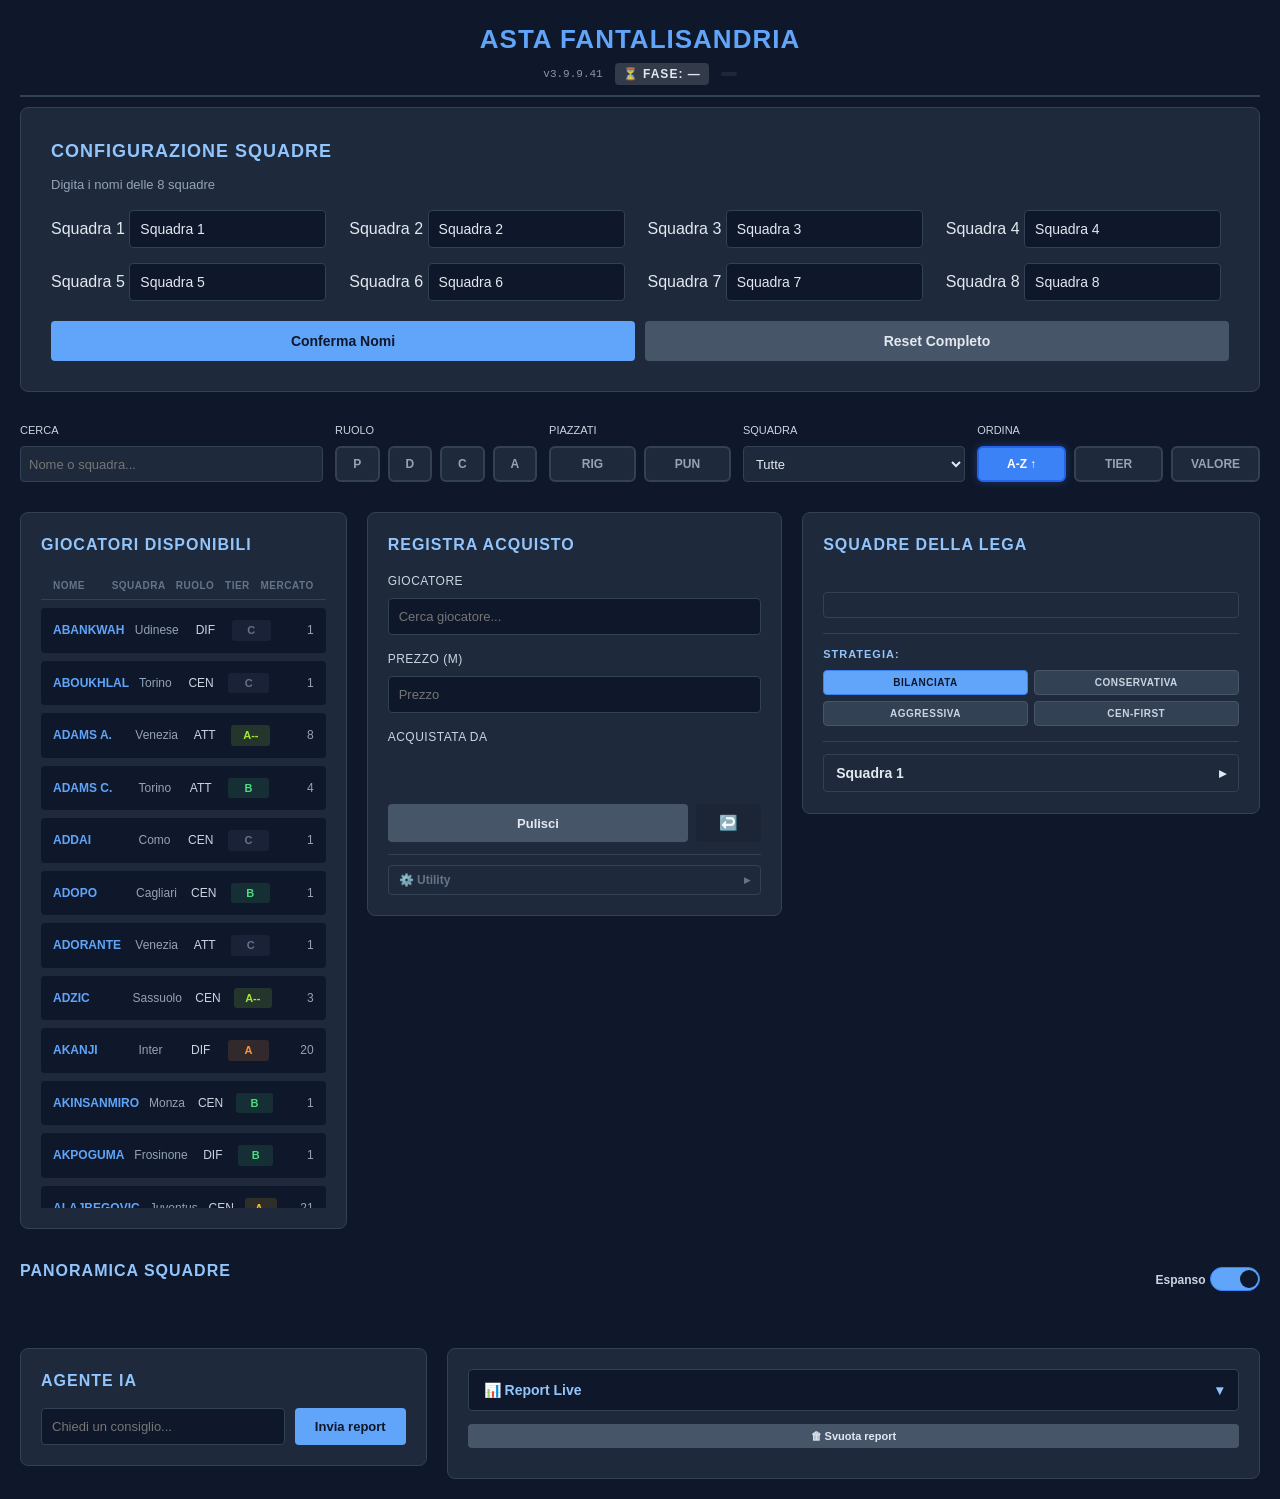
==== commit fbd0f2ce: "Add files via upload" ====
--- a/fantacalcio_v3_9_6.html
+++ b/fantacalcio_v3_9_6.html
@@ -15,9 +15,9 @@
     <meta http-equiv="Pragma" content="no-cache">
     <meta http-equiv="Expires" content="0">
 
-    <title>Asta Fantacalcio v3.9.9.40</title>
+    <title>Asta Fantacalcio v3.9.9.41</title>
     <link rel="icon" type="image/png" href="favicon.png">
-    <link rel="stylesheet" href="fantacalcio_styles.css?v=39941">
+    <link rel="stylesheet" href="fantacalcio_styles.css?v=39942">
 </head>
 <body>
     <script>
@@ -26,13 +26,13 @@
            mescolato file di versioni diverse (tipicamente HTML dalla cache e
            JS nuovo, o viceversa) e viene mostrato un avviso invece di far
            usare in asta una combinazione incoerente. */
-        window.HTML_VERSION = '3.9.9.40';
+        window.HTML_VERSION = '3.9.9.41';
     </script>
     <div class="container">
         <header>
             <h1 id="appTitle">Asta Fantacalcio</h1>
             <div style="display:flex;gap:12px;align-items:center;justify-content:center;margin-top:4px;">
-                <span style="font-size:11px;opacity:0.6;font-family:monospace;">v3.9.9.40</span>
+                <span style="font-size:11px;opacity:0.6;font-family:monospace;">v3.9.9.41</span>
                 <span id="faseIndicator" style="font-size:12px;font-weight:700;letter-spacing:1px;padding:2px 8px;border-radius:4px;background:rgba(255,255,255,0.15);">⏳ FASE: —</span>
                 <span id="astaProgress" style="font-size:11px;font-family:monospace;color:#cbd5e1;padding:2px 8px;border-radius:4px;background:rgba(255,255,255,0.07);"></span>
             </div>
@@ -179,6 +179,23 @@
                             <button onclick="document.getElementById('loadAstaInput').click()" class="secondary">📤 Carica Asta</button>
                             <button onclick="resetRose()" class="secondary" style="background: #7c3aed; border-color: #6d28d9;">🔄 Reset Rose</button>
                             <input type="file" id="loadAstaInput" accept=".json" style="display: none;" onchange="loadAstaJSON(event)">
+
+                            <!-- Regola del turno di chiamata: cambia fra le due
+                                 leghe ed e' l'unica differenza di meccanica
+                                 d'asta fra Fantalissandria e la 1996. -->
+                            <div style="margin-top:12px;padding-top:10px;border-top:1px solid #334155;">
+                                <div style="font-size:11px;color:#93c5fd;font-weight:600;text-transform:uppercase;letter-spacing:1px;margin-bottom:6px;">
+                                    Dopo un acquisto chiama
+                                </div>
+                                <div class="filter-buttons">
+                                    <button class="filter-btn" id="btnTurnoChiamante"
+                                            title="Fantalissandria: ordine prestabilito, il turno avanza da chi ha chiamato"
+                                            onclick="impostaRegolaTurno('chiamante')">ORDINE FISSO</button>
+                                    <button class="filter-btn" id="btnTurnoAcquirente"
+                                            title="Lega Fantacalcio 1996: chiama chi viene dopo l'acquirente nell'ordine"
+                                            onclick="impostaRegolaTurno('acquirente')">DOPO CHI COMPRA</button>
+                                </div>
+                            </div>
                         </div>
                     </div>
                 </div>
@@ -303,10 +320,10 @@
     </div>
 
     <!-- SCRIPT ESTERNI -->
-    <script src="players_data.js?v=39941"></script>
-    <script src="storico_fantalissandria.js?v=39941"></script>
-    <script src="infortuni_serie_a.js?v=39941"></script>
-    <script src="fantacalcio_app.js?v=39941"></script>
-    <script src="fantacalcio_ai.js?v=39941"></script>
+    <script src="players_data.js?v=39942"></script>
+    <script src="storico_fantalissandria.js?v=39942"></script>
+    <script src="infortuni_serie_a.js?v=39942"></script>
+    <script src="fantacalcio_app.js?v=39942"></script>
+    <script src="fantacalcio_ai.js?v=39942"></script>
 </body>
 </html>
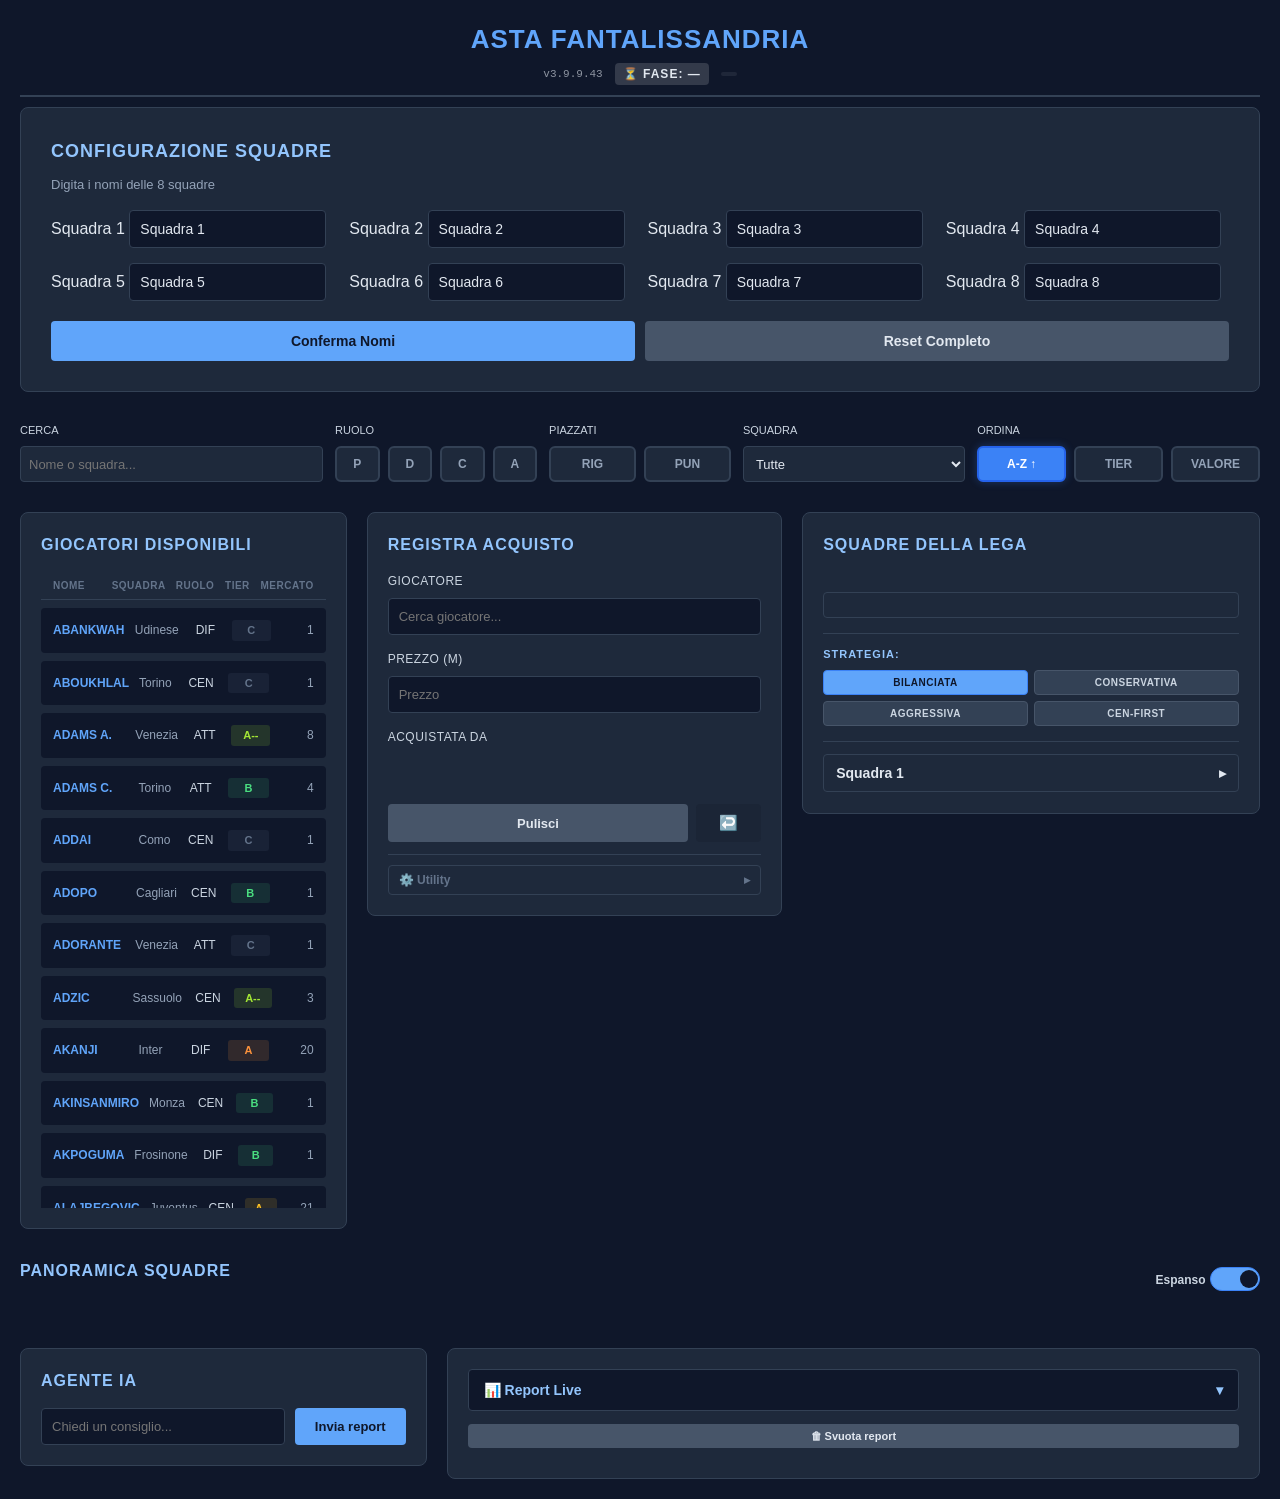
==== commit 063cd2bb: "Add files via upload" ====
--- a/fantacalcio_v3_9_6.html
+++ b/fantacalcio_v3_9_6.html
@@ -15,9 +15,9 @@
     <meta http-equiv="Pragma" content="no-cache">
     <meta http-equiv="Expires" content="0">
 
-    <title>Asta Fantacalcio v3.9.9.41</title>
+    <title>Asta Fantacalcio v3.9.9.43</title>
     <link rel="icon" type="image/png" href="favicon.png">
-    <link rel="stylesheet" href="fantacalcio_styles.css?v=39942">
+    <link rel="stylesheet" href="fantacalcio_styles.css?v=39943">
 </head>
 <body>
     <script>
@@ -26,13 +26,13 @@
            mescolato file di versioni diverse (tipicamente HTML dalla cache e
            JS nuovo, o viceversa) e viene mostrato un avviso invece di far
            usare in asta una combinazione incoerente. */
-        window.HTML_VERSION = '3.9.9.41';
+        window.HTML_VERSION = '3.9.9.43';
     </script>
     <div class="container">
         <header>
             <h1 id="appTitle">Asta Fantacalcio</h1>
             <div style="display:flex;gap:12px;align-items:center;justify-content:center;margin-top:4px;">
-                <span style="font-size:11px;opacity:0.6;font-family:monospace;">v3.9.9.41</span>
+                <span style="font-size:11px;opacity:0.6;font-family:monospace;">v3.9.9.43</span>
                 <span id="faseIndicator" style="font-size:12px;font-weight:700;letter-spacing:1px;padding:2px 8px;border-radius:4px;background:rgba(255,255,255,0.15);">⏳ FASE: —</span>
                 <span id="astaProgress" style="font-size:11px;font-family:monospace;color:#cbd5e1;padding:2px 8px;border-radius:4px;background:rgba(255,255,255,0.07);"></span>
             </div>
@@ -180,9 +180,25 @@
                             <button onclick="resetRose()" class="secondary" style="background: #7c3aed; border-color: #6d28d9;">🔄 Reset Rose</button>
                             <input type="file" id="loadAstaInput" accept=".json" style="display: none;" onchange="loadAstaJSON(event)">
 
-                            <!-- Regola del turno di chiamata: cambia fra le due
-                                 leghe ed e' l'unica differenza di meccanica
-                                 d'asta fra Fantalissandria e la 1996. -->
+                            <!-- Selettore di lega: imposta in un colpo solo
+                                 rosa, budget, regola del turno e profili dei
+                                 manager. Cambiare lega azzera l'asta in corso. -->
+                            <div style="margin-top:12px;padding-top:10px;border-top:1px solid #334155;">
+                                <div style="font-size:11px;color:#93c5fd;font-weight:600;text-transform:uppercase;letter-spacing:1px;margin-bottom:6px;">
+                                    Lega
+                                </div>
+                                <div class="filter-buttons">
+                                    <button class="filter-btn" id="btnLega_fantalissandria"
+                                            title="8 squadre, 500 crediti, rosa 3/8/8/6, modificatore difesa"
+                                            onclick="cambiaLega('fantalissandria')">FANTALISSANDRIA</button>
+                                    <button class="filter-btn" id="btnLega_lega1996"
+                                            title="8 squadre, 400 + residui, rosa 3/7/8/6, senza modificatore"
+                                            onclick="cambiaLega('lega1996')">1996</button>
+                                </div>
+                            </div>
+
+                            <!-- Regola del turno di chiamata: impostata dalla
+                                 lega, modificabile a mano se serve. -->
                             <div style="margin-top:12px;padding-top:10px;border-top:1px solid #334155;">
                                 <div style="font-size:11px;color:#93c5fd;font-weight:600;text-transform:uppercase;letter-spacing:1px;margin-bottom:6px;">
                                     Dopo un acquisto chiama
@@ -320,10 +336,11 @@
     </div>
 
     <!-- SCRIPT ESTERNI -->
-    <script src="players_data.js?v=39942"></script>
-    <script src="storico_fantalissandria.js?v=39942"></script>
-    <script src="infortuni_serie_a.js?v=39942"></script>
-    <script src="fantacalcio_app.js?v=39942"></script>
-    <script src="fantacalcio_ai.js?v=39942"></script>
+    <script src="players_data.js?v=39943"></script>
+    <script src="storico_fantalissandria.js?v=39943"></script>
+    <script src="storico_1996.js?v=39943"></script>
+    <script src="infortuni_serie_a.js?v=39943"></script>
+    <script src="fantacalcio_app.js?v=39943"></script>
+    <script src="fantacalcio_ai.js?v=39943"></script>
 </body>
 </html>
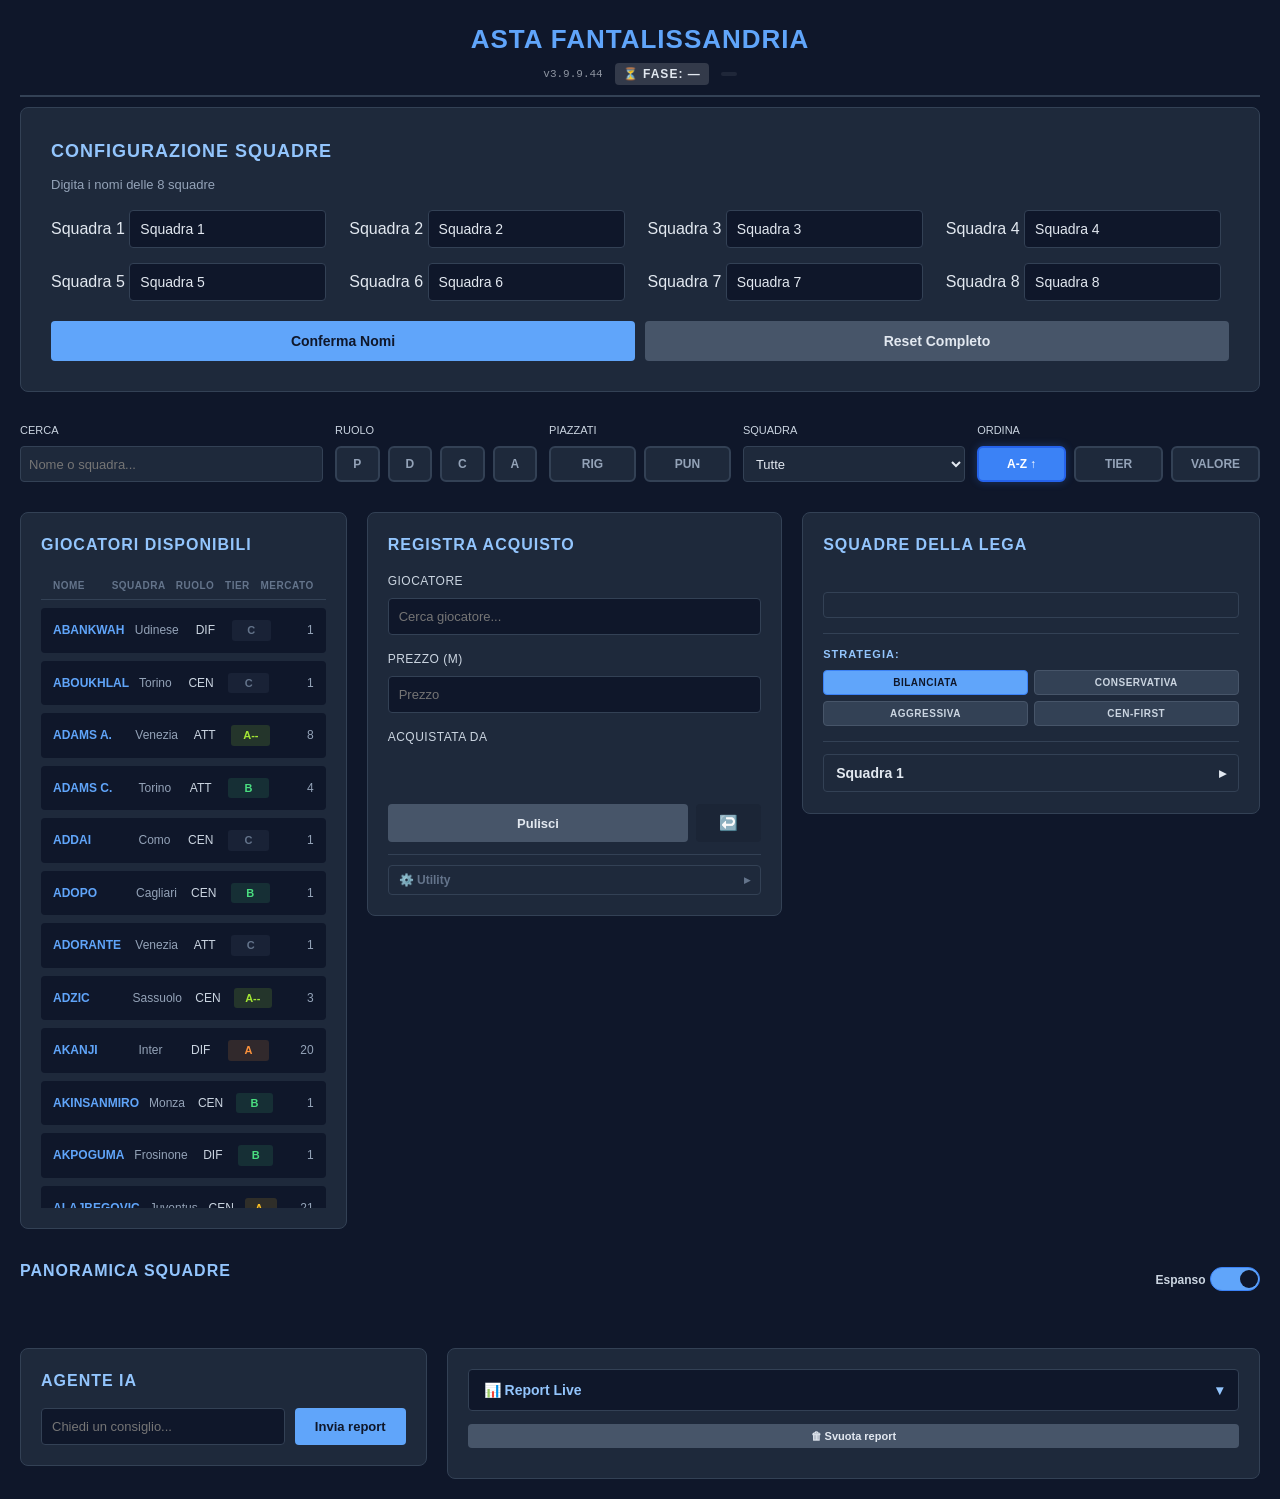
==== commit 91f76a81: "Add files via upload" ====
--- a/fantacalcio_v3_9_6.html
+++ b/fantacalcio_v3_9_6.html
@@ -15,9 +15,9 @@
     <meta http-equiv="Pragma" content="no-cache">
     <meta http-equiv="Expires" content="0">
 
-    <title>Asta Fantacalcio v3.9.9.43</title>
+    <title>Asta Fantacalcio v3.9.9.44</title>
     <link rel="icon" type="image/png" href="favicon.png">
-    <link rel="stylesheet" href="fantacalcio_styles.css?v=39943">
+    <link rel="stylesheet" href="fantacalcio_styles.css?v=39944">
 </head>
 <body>
     <script>
@@ -26,13 +26,13 @@
            mescolato file di versioni diverse (tipicamente HTML dalla cache e
            JS nuovo, o viceversa) e viene mostrato un avviso invece di far
            usare in asta una combinazione incoerente. */
-        window.HTML_VERSION = '3.9.9.43';
+        window.HTML_VERSION = '3.9.9.44';
     </script>
     <div class="container">
         <header>
             <h1 id="appTitle">Asta Fantacalcio</h1>
             <div style="display:flex;gap:12px;align-items:center;justify-content:center;margin-top:4px;">
-                <span style="font-size:11px;opacity:0.6;font-family:monospace;">v3.9.9.43</span>
+                <span style="font-size:11px;opacity:0.6;font-family:monospace;">v3.9.9.44</span>
                 <span id="faseIndicator" style="font-size:12px;font-weight:700;letter-spacing:1px;padding:2px 8px;border-radius:4px;background:rgba(255,255,255,0.15);">⏳ FASE: —</span>
                 <span id="astaProgress" style="font-size:11px;font-family:monospace;color:#cbd5e1;padding:2px 8px;border-radius:4px;background:rgba(255,255,255,0.07);"></span>
             </div>
@@ -336,11 +336,11 @@
     </div>
 
     <!-- SCRIPT ESTERNI -->
-    <script src="players_data.js?v=39943"></script>
-    <script src="storico_fantalissandria.js?v=39943"></script>
-    <script src="storico_1996.js?v=39943"></script>
-    <script src="infortuni_serie_a.js?v=39943"></script>
-    <script src="fantacalcio_app.js?v=39943"></script>
-    <script src="fantacalcio_ai.js?v=39943"></script>
+    <script src="players_data.js?v=39944"></script>
+    <script src="storico_fantalissandria.js?v=39944"></script>
+    <script src="storico_1996.js?v=39944"></script>
+    <script src="infortuni_serie_a.js?v=39944"></script>
+    <script src="fantacalcio_app.js?v=39944"></script>
+    <script src="fantacalcio_ai.js?v=39944"></script>
 </body>
 </html>
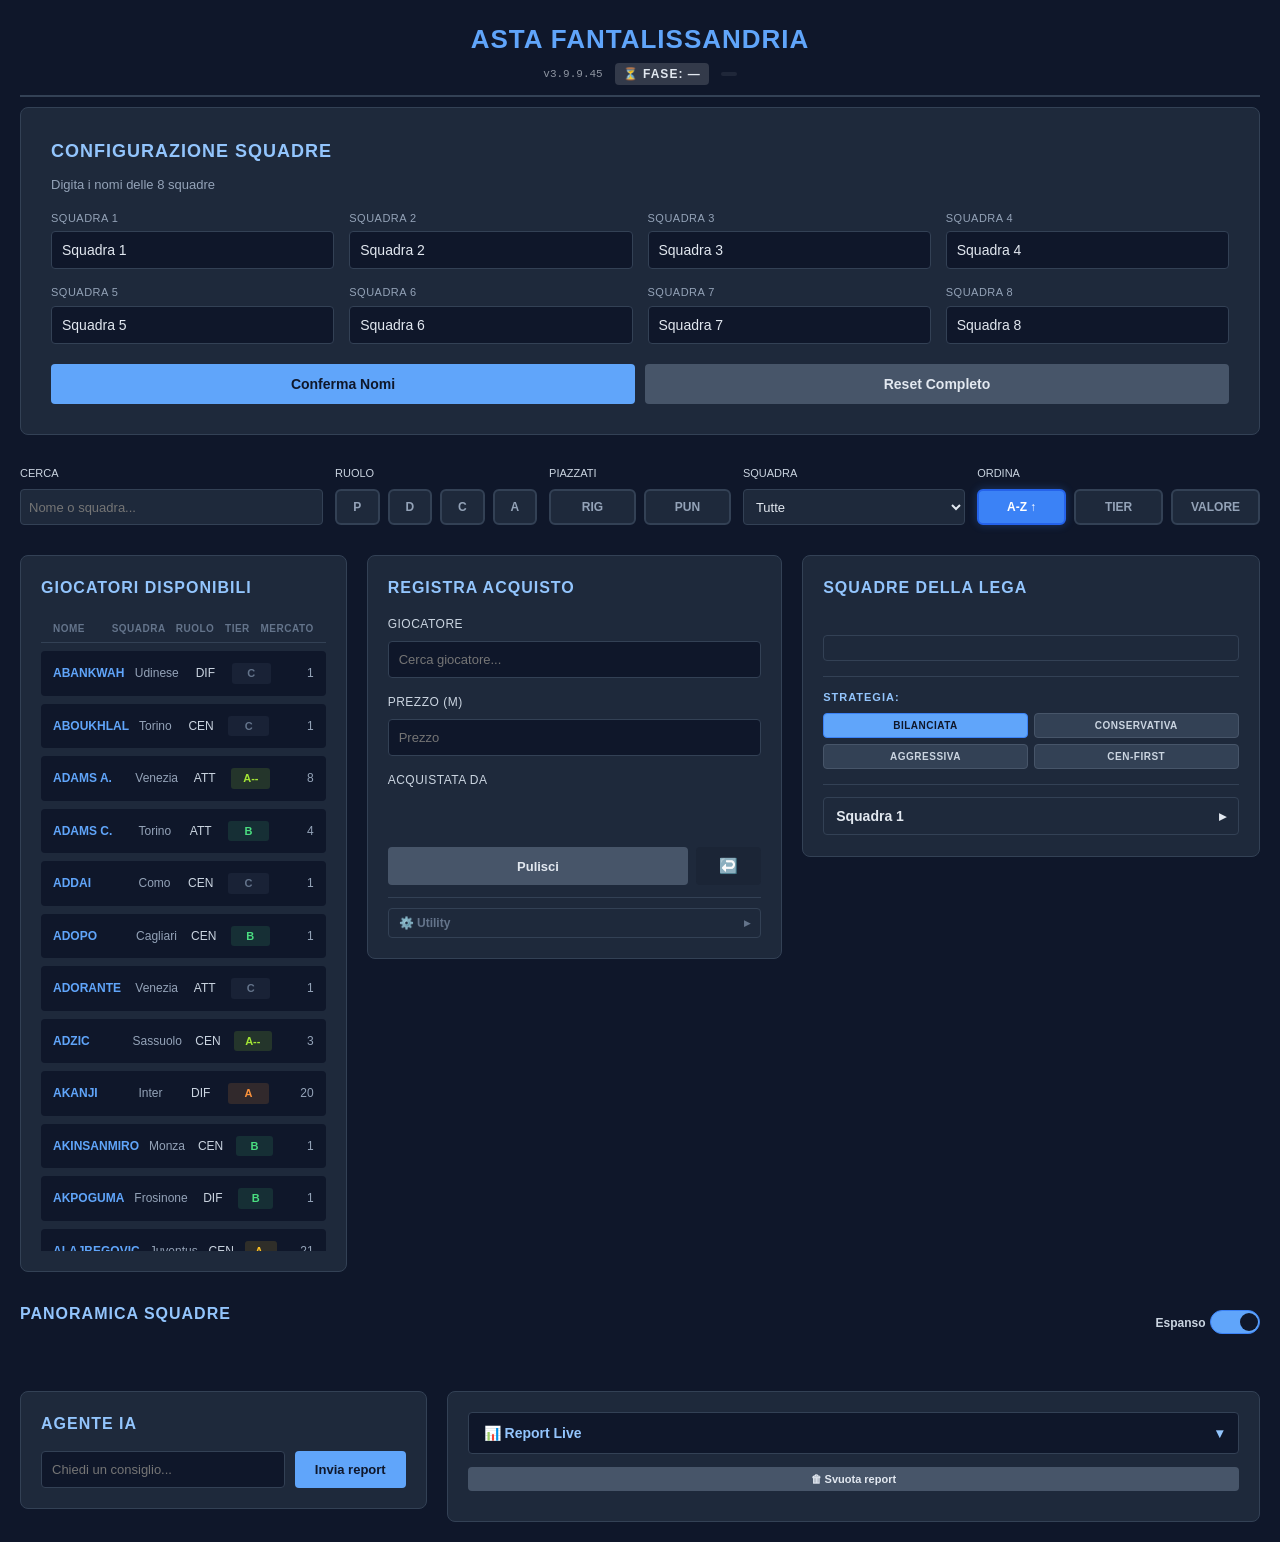
==== commit 82a8f913: "Add files via upload" ====
--- a/fantacalcio_v3_9_6.html
+++ b/fantacalcio_v3_9_6.html
@@ -15,9 +15,9 @@
     <meta http-equiv="Pragma" content="no-cache">
     <meta http-equiv="Expires" content="0">
 
-    <title>Asta Fantacalcio v3.9.9.44</title>
+    <title>Asta Fantacalcio v3.9.9.45</title>
     <link rel="icon" type="image/png" href="favicon.png">
-    <link rel="stylesheet" href="fantacalcio_styles.css?v=39944">
+    <link rel="stylesheet" href="fantacalcio_styles.css?v=39945">
 </head>
 <body>
     <script>
@@ -26,13 +26,13 @@
            mescolato file di versioni diverse (tipicamente HTML dalla cache e
            JS nuovo, o viceversa) e viene mostrato un avviso invece di far
            usare in asta una combinazione incoerente. */
-        window.HTML_VERSION = '3.9.9.44';
+        window.HTML_VERSION = '3.9.9.45';
     </script>
     <div class="container">
         <header>
             <h1 id="appTitle">Asta Fantacalcio</h1>
             <div style="display:flex;gap:12px;align-items:center;justify-content:center;margin-top:4px;">
-                <span style="font-size:11px;opacity:0.6;font-family:monospace;">v3.9.9.44</span>
+                <span style="font-size:11px;opacity:0.6;font-family:monospace;">v3.9.9.45</span>
                 <span id="faseIndicator" style="font-size:12px;font-weight:700;letter-spacing:1px;padding:2px 8px;border-radius:4px;background:rgba(255,255,255,0.15);">⏳ FASE: —</span>
                 <span id="astaProgress" style="font-size:11px;font-family:monospace;color:#cbd5e1;padding:2px 8px;border-radius:4px;background:rgba(255,255,255,0.07);"></span>
             </div>
@@ -57,6 +57,21 @@
             <div class="setup-button-group">
                 <button onclick="confirmOrder()">Conferma Ordine</button>
                 <button class="secondary" onclick="resetSetup()">Resetta</button>
+            </div>
+        </div>
+
+        <!-- CONFERMA BUDGET: compare solo nelle leghe dove il budget di
+             partenza non e' uguale per tutti (1996: 400 + residuo). Va fatta
+             PRIMA del primo acquisto. -->
+        <div id="budgetSection" class="setup-section" style="display: none;">
+            <h2>Conferma crediti di partenza</h2>
+            <p style="color: #94a3b8; font-size: 13px; margin-bottom: 15px;">
+                400 crediti più il residuo della scorsa stagione. Correggi se qualcuno contesta il proprio residuo.
+            </p>
+            <div class="setup-grid" id="budgetGrid"></div>
+            <div class="setup-button-group">
+                <button onclick="confermaBudget()">Conferma crediti</button>
+                <button class="secondary" onclick="ripristinaBudgetDiLega()">Ripristina valori di partenza</button>
             </div>
         </div>
 
@@ -336,11 +351,11 @@
     </div>
 
     <!-- SCRIPT ESTERNI -->
-    <script src="players_data.js?v=39944"></script>
-    <script src="storico_fantalissandria.js?v=39944"></script>
-    <script src="storico_1996.js?v=39944"></script>
-    <script src="infortuni_serie_a.js?v=39944"></script>
-    <script src="fantacalcio_app.js?v=39944"></script>
-    <script src="fantacalcio_ai.js?v=39944"></script>
+    <script src="players_data.js?v=39945"></script>
+    <script src="storico_fantalissandria.js?v=39945"></script>
+    <script src="storico_1996.js?v=39945"></script>
+    <script src="infortuni_serie_a.js?v=39945"></script>
+    <script src="fantacalcio_app.js?v=39945"></script>
+    <script src="fantacalcio_ai.js?v=39945"></script>
 </body>
 </html>
--- a/fantacalcio_styles.css
+++ b/fantacalcio_styles.css
@@ -1465,3 +1465,25 @@
     padding: 6px 10px;
     border-radius: 4px;
 }
+
+
+/* Coppia etichetta + campo nelle schermate di setup (ordine di chiamata e
+   conferma crediti). La classe era usata dal codice ma non aveva regole:
+   funzionava per via degli stili su .setup-grid input, senza pero' che
+   l'etichetta avesse un aspetto proprio. */
+.setup-input-group label {
+    display: block;
+    font-size: 11px;
+    color: #94a3b8;
+    text-transform: uppercase;
+    letter-spacing: 0.5px;
+    margin-bottom: 5px;
+    white-space: nowrap;
+    overflow: hidden;
+    text-overflow: ellipsis;
+}
+
+.setup-input-group input,
+.setup-input-group select {
+    width: 100%;
+}
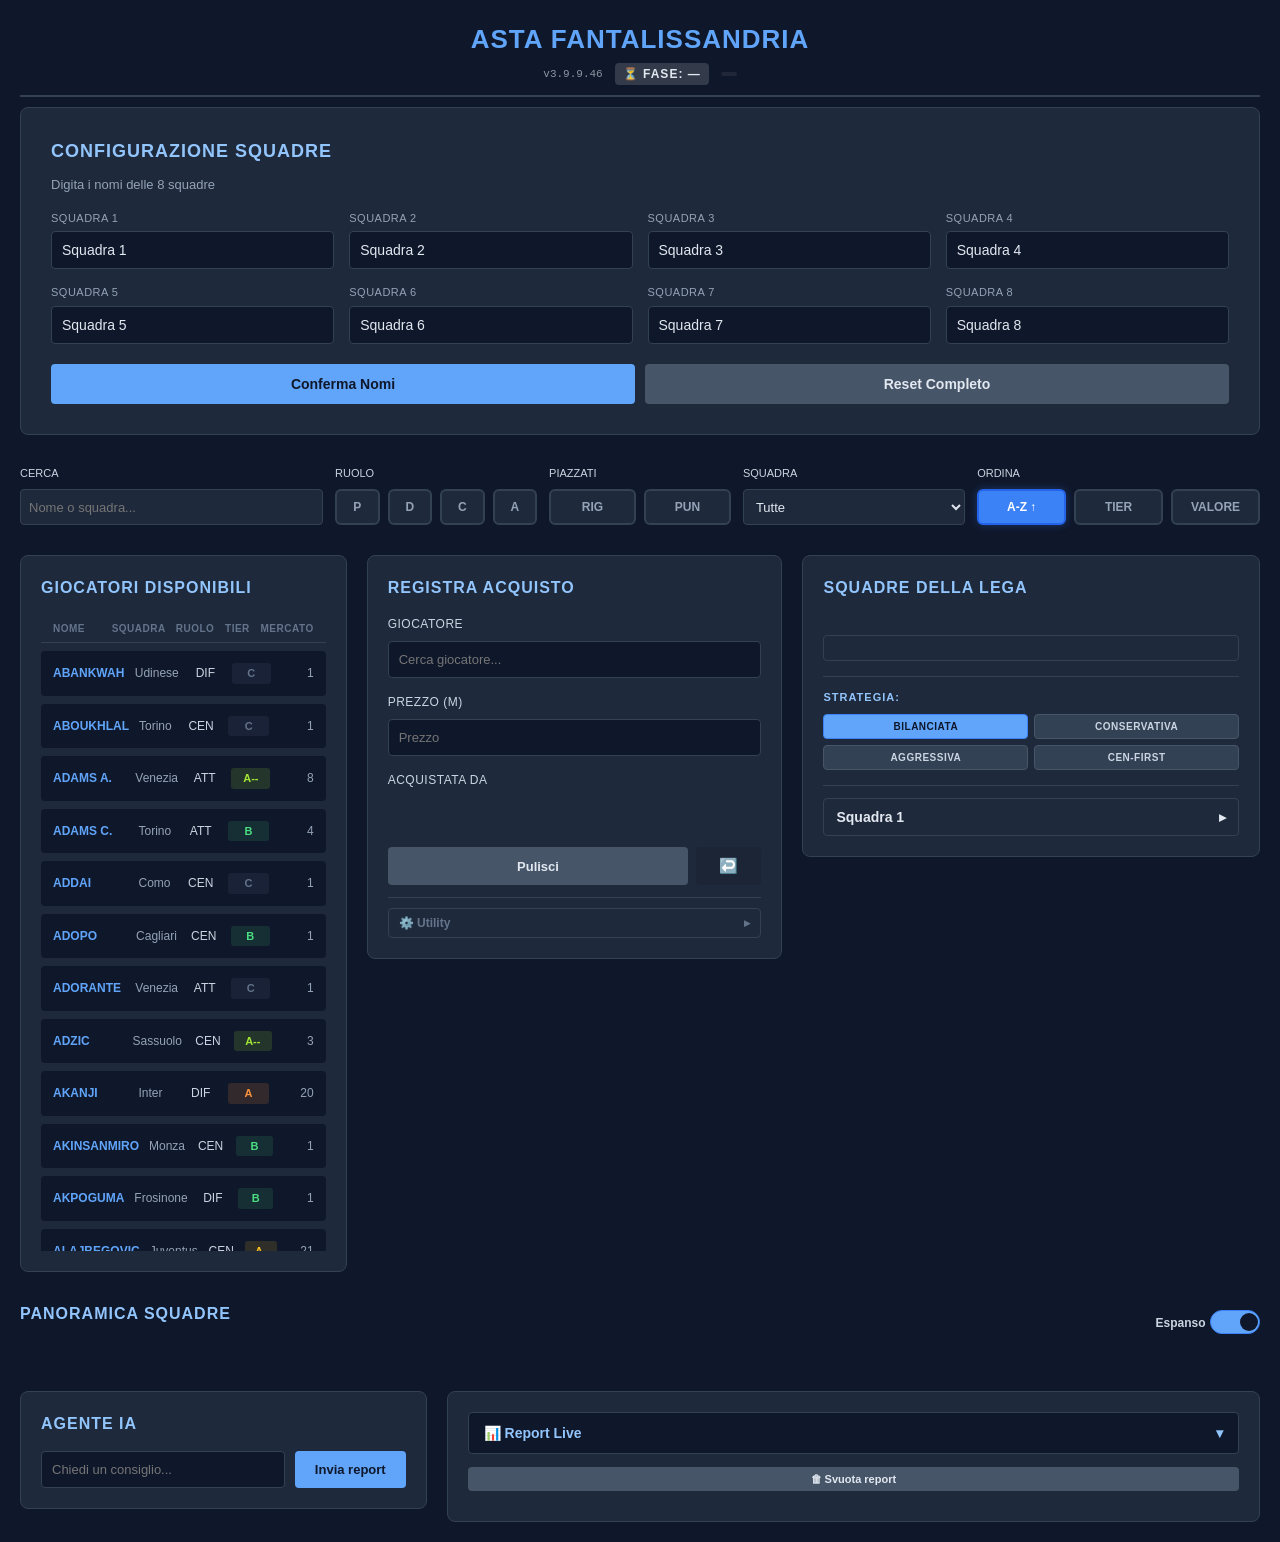
==== commit 93e1be8a: "Add files via upload" ====
--- a/fantacalcio_v3_9_6.html
+++ b/fantacalcio_v3_9_6.html
@@ -15,9 +15,9 @@
     <meta http-equiv="Pragma" content="no-cache">
     <meta http-equiv="Expires" content="0">
 
-    <title>Asta Fantacalcio v3.9.9.45</title>
+    <title>Asta Fantacalcio v3.9.9.46</title>
     <link rel="icon" type="image/png" href="favicon.png">
-    <link rel="stylesheet" href="fantacalcio_styles.css?v=39945">
+    <link rel="stylesheet" href="fantacalcio_styles.css?v=39946">
 </head>
 <body>
     <script>
@@ -26,13 +26,13 @@
            mescolato file di versioni diverse (tipicamente HTML dalla cache e
            JS nuovo, o viceversa) e viene mostrato un avviso invece di far
            usare in asta una combinazione incoerente. */
-        window.HTML_VERSION = '3.9.9.45';
+        window.HTML_VERSION = '3.9.9.46';
     </script>
     <div class="container">
         <header>
             <h1 id="appTitle">Asta Fantacalcio</h1>
             <div style="display:flex;gap:12px;align-items:center;justify-content:center;margin-top:4px;">
-                <span style="font-size:11px;opacity:0.6;font-family:monospace;">v3.9.9.45</span>
+                <span style="font-size:11px;opacity:0.6;font-family:monospace;">v3.9.9.46</span>
                 <span id="faseIndicator" style="font-size:12px;font-weight:700;letter-spacing:1px;padding:2px 8px;border-radius:4px;background:rgba(255,255,255,0.15);">⏳ FASE: —</span>
                 <span id="astaProgress" style="font-size:11px;font-family:monospace;color:#cbd5e1;padding:2px 8px;border-radius:4px;background:rgba(255,255,255,0.07);"></span>
             </div>
@@ -351,11 +351,11 @@
     </div>
 
     <!-- SCRIPT ESTERNI -->
-    <script src="players_data.js?v=39945"></script>
-    <script src="storico_fantalissandria.js?v=39945"></script>
-    <script src="storico_1996.js?v=39945"></script>
-    <script src="infortuni_serie_a.js?v=39945"></script>
-    <script src="fantacalcio_app.js?v=39945"></script>
-    <script src="fantacalcio_ai.js?v=39945"></script>
+    <script src="players_data.js?v=39946"></script>
+    <script src="storico_fantalissandria.js?v=39946"></script>
+    <script src="storico_1996.js?v=39946"></script>
+    <script src="infortuni_serie_a.js?v=39946"></script>
+    <script src="fantacalcio_app.js?v=39946"></script>
+    <script src="fantacalcio_ai.js?v=39946"></script>
 </body>
 </html>
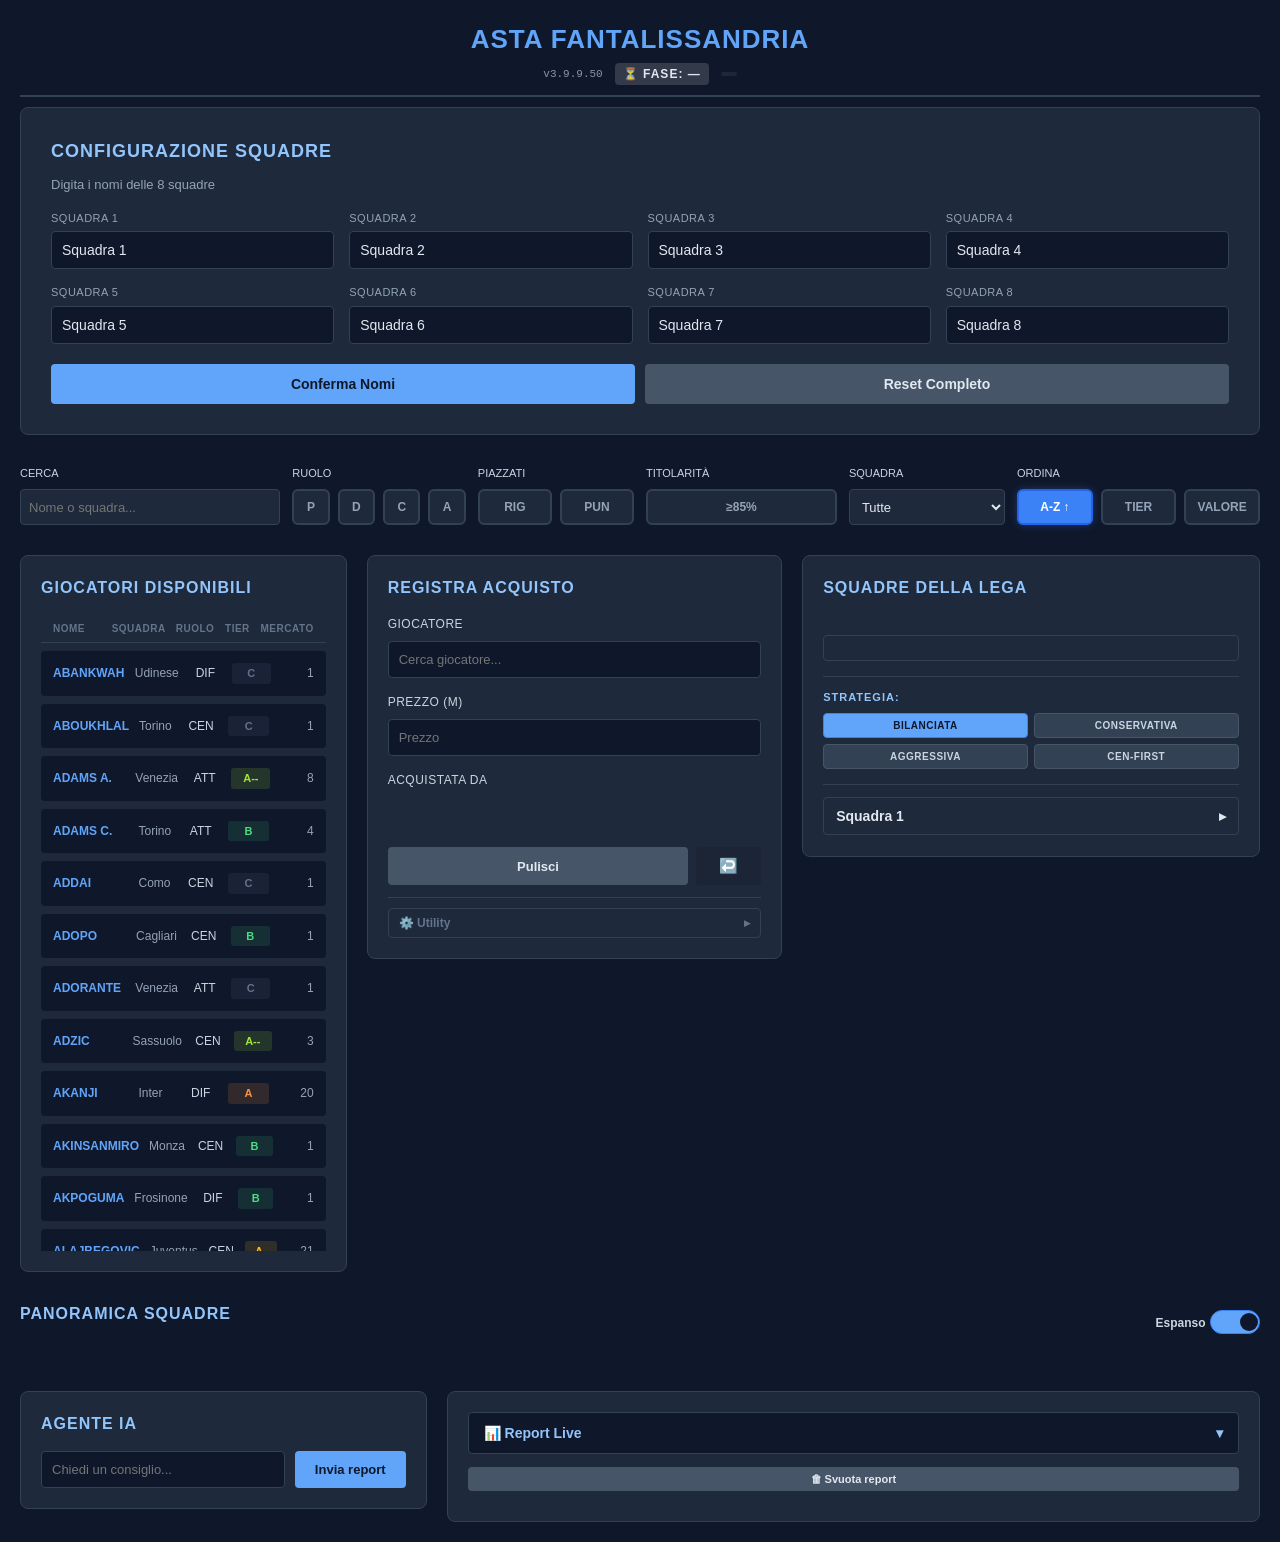
==== commit ab928c1d: "Add files via upload" ====
--- a/fantacalcio_v3_9_6.html
+++ b/fantacalcio_v3_9_6.html
@@ -15,9 +15,14 @@
     <meta http-equiv="Pragma" content="no-cache">
     <meta http-equiv="Expires" content="0">
 
-    <title>Asta Fantacalcio v3.9.9.46</title>
+    <!-- Pagina principale: raggiungibile come pol1bio.github.io/FantaAI/
+         Copia identica di fantacalcio_v3_9_6.html, tenuto come indirizzo
+         vecchio finche' non si e' sicuri. Quando si cancella il vecchio,
+         questo resta l'unico: NON modificarne uno solo dei due nel
+         frattempo, o divergono. -->
+    <title>Asta Fantacalcio v3.9.9.50</title>
     <link rel="icon" type="image/png" href="favicon.png">
-    <link rel="stylesheet" href="fantacalcio_styles.css?v=39946">
+    <link rel="stylesheet" href="fantacalcio_styles.css?v=39950">
 </head>
 <body>
     <script>
@@ -26,13 +31,13 @@
            mescolato file di versioni diverse (tipicamente HTML dalla cache e
            JS nuovo, o viceversa) e viene mostrato un avviso invece di far
            usare in asta una combinazione incoerente. */
-        window.HTML_VERSION = '3.9.9.46';
+        window.HTML_VERSION = '3.9.9.50';
     </script>
     <div class="container">
         <header>
             <h1 id="appTitle">Asta Fantacalcio</h1>
             <div style="display:flex;gap:12px;align-items:center;justify-content:center;margin-top:4px;">
-                <span style="font-size:11px;opacity:0.6;font-family:monospace;">v3.9.9.46</span>
+                <span style="font-size:11px;opacity:0.6;font-family:monospace;">v3.9.9.50</span>
                 <span id="faseIndicator" style="font-size:12px;font-weight:700;letter-spacing:1px;padding:2px 8px;border-radius:4px;background:rgba(255,255,255,0.15);">⏳ FASE: —</span>
                 <span id="astaProgress" style="font-size:11px;font-family:monospace;color:#cbd5e1;padding:2px 8px;border-radius:4px;background:rgba(255,255,255,0.07);"></span>
             </div>
@@ -101,6 +106,13 @@
                     <div class="filter-buttons">
                         <button class="filter-btn" title="Rigoristi designati" onclick="toggleSetPieceFilter('RIGOR', this)">RIG</button>
                         <button class="filter-btn" title="Battitori di punizioni" onclick="toggleSetPieceFilter('PUNIZION', this)">PUN</button>
+                    </div>
+                </div>
+
+                <div class="filter-item">
+                    <label style="font-size: 11px; color: #cbd5e1; text-transform: uppercase; display: block; margin-bottom: 8px;">Titolarità</label>
+                    <div class="filter-buttons">
+                        <button class="filter-btn" id="btnTitolareFisso" title="Titolarità attesa ≥ 85%" onclick="toggleTitolareFilter(this)">≥85%</button>
                     </div>
                 </div>
 
@@ -212,6 +224,21 @@
                                 </div>
                             </div>
 
+                            <!-- Riconferme: solo nelle leghe che le prevedono
+                                 (oggi la 1996). Vanno inserite PRIMA di
+                                 cominciare l'asta: occupano slot di rosa e
+                                 scalano budget, ma a prezzo fuori mercato. -->
+                            <div id="riconfermeBox" style="margin-top:12px;padding-top:10px;border-top:1px solid #334155;display:none;">
+                                <div style="font-size:11px;color:#93c5fd;font-weight:600;text-transform:uppercase;letter-spacing:1px;margin-bottom:6px;">
+                                    Riconferme
+                                </div>
+                                <button onclick="apriFormRiconferme()" class="secondary"
+                                        style="background:#0369a1;border-color:#075985;width:100%;">
+                                    🔒 Gestisci riconferme
+                                </button>
+                                <div id="riconfermeRiepilogo" style="font-size:11px;color:#94a3b8;margin-top:6px;"></div>
+                            </div>
+
                             <!-- Regola del turno di chiamata: impostata dalla
                                  lega, modificabile a mano se serve. -->
                             <div style="margin-top:12px;padding-top:10px;border-top:1px solid #334155;">
@@ -351,11 +378,33 @@
     </div>
 
     <!-- SCRIPT ESTERNI -->
-    <script src="players_data.js?v=39946"></script>
-    <script src="storico_fantalissandria.js?v=39946"></script>
-    <script src="storico_1996.js?v=39946"></script>
-    <script src="infortuni_serie_a.js?v=39946"></script>
-    <script src="fantacalcio_app.js?v=39946"></script>
-    <script src="fantacalcio_ai.js?v=39946"></script>
+    <!-- FORM RICONFERME (solo leghe che le prevedono).
+         Una riga per squadra: nome giocatore (con autocompletamento dal
+         listone) e prezzo pagato l'anno prima. Il vincolo "uno per ruolo"
+         viene controllato al salvataggio, non qui, cosi' si puo' compilare
+         nell'ordine che si vuole. -->
+    <div id="riconfermeModal" style="display:none;position:fixed;inset:0;background:rgba(2,6,23,0.85);z-index:9000;overflow:auto;padding:24px;">
+        <div style="max-width:900px;margin:0 auto;background:#0f172a;border:1px solid #334155;border-radius:8px;padding:20px;">
+            <div style="display:flex;justify-content:space-between;align-items:center;margin-bottom:6px;">
+                <h2 style="margin:0;font-size:18px;color:#e2e8f0;">🔒 Riconferme</h2>
+                <button onclick="chiudiFormRiconferme()" class="secondary" style="padding:4px 10px;">✕</button>
+            </div>
+            <div id="riconfermeRegole" style="font-size:12px;color:#94a3b8;margin-bottom:14px;"></div>
+            <div id="riconfermeForm"></div>
+            <div id="riconfermeErrori" style="color:#f87171;font-size:12px;margin:10px 0;white-space:pre-line;"></div>
+            <div style="display:flex;gap:10px;margin-top:14px;">
+                <button onclick="salvaRiconferme()" style="background:#059669;border-color:#047857;">✓ Registra riconferme</button>
+                <button onclick="chiudiFormRiconferme()" class="secondary">Annulla</button>
+            </div>
+        </div>
+    </div>
+    <datalist id="listaGiocatoriRiconferme"></datalist>
+
+    <script src="players_data.js?v=39950"></script>
+    <script src="storico_fantalissandria.js?v=39950"></script>
+    <script src="storico_1996.js?v=39950"></script>
+    <script src="infortuni_serie_a.js?v=39950"></script>
+    <script src="fantacalcio_app.js?v=39950"></script>
+    <script src="fantacalcio_ai.js?v=39950"></script>
 </body>
 </html>
--- a/fantacalcio_styles.css
+++ b/fantacalcio_styles.css
@@ -133,7 +133,7 @@
 
 .filter-row {
     display: grid;
-    grid-template-columns: 1.5fr 1fr 0.9fr 1.1fr 1.4fr;
+    grid-template-columns: 1.5fr 1fr 0.9fr 1.1fr 0.9fr 1.4fr;
     gap: 12px;
 }
 
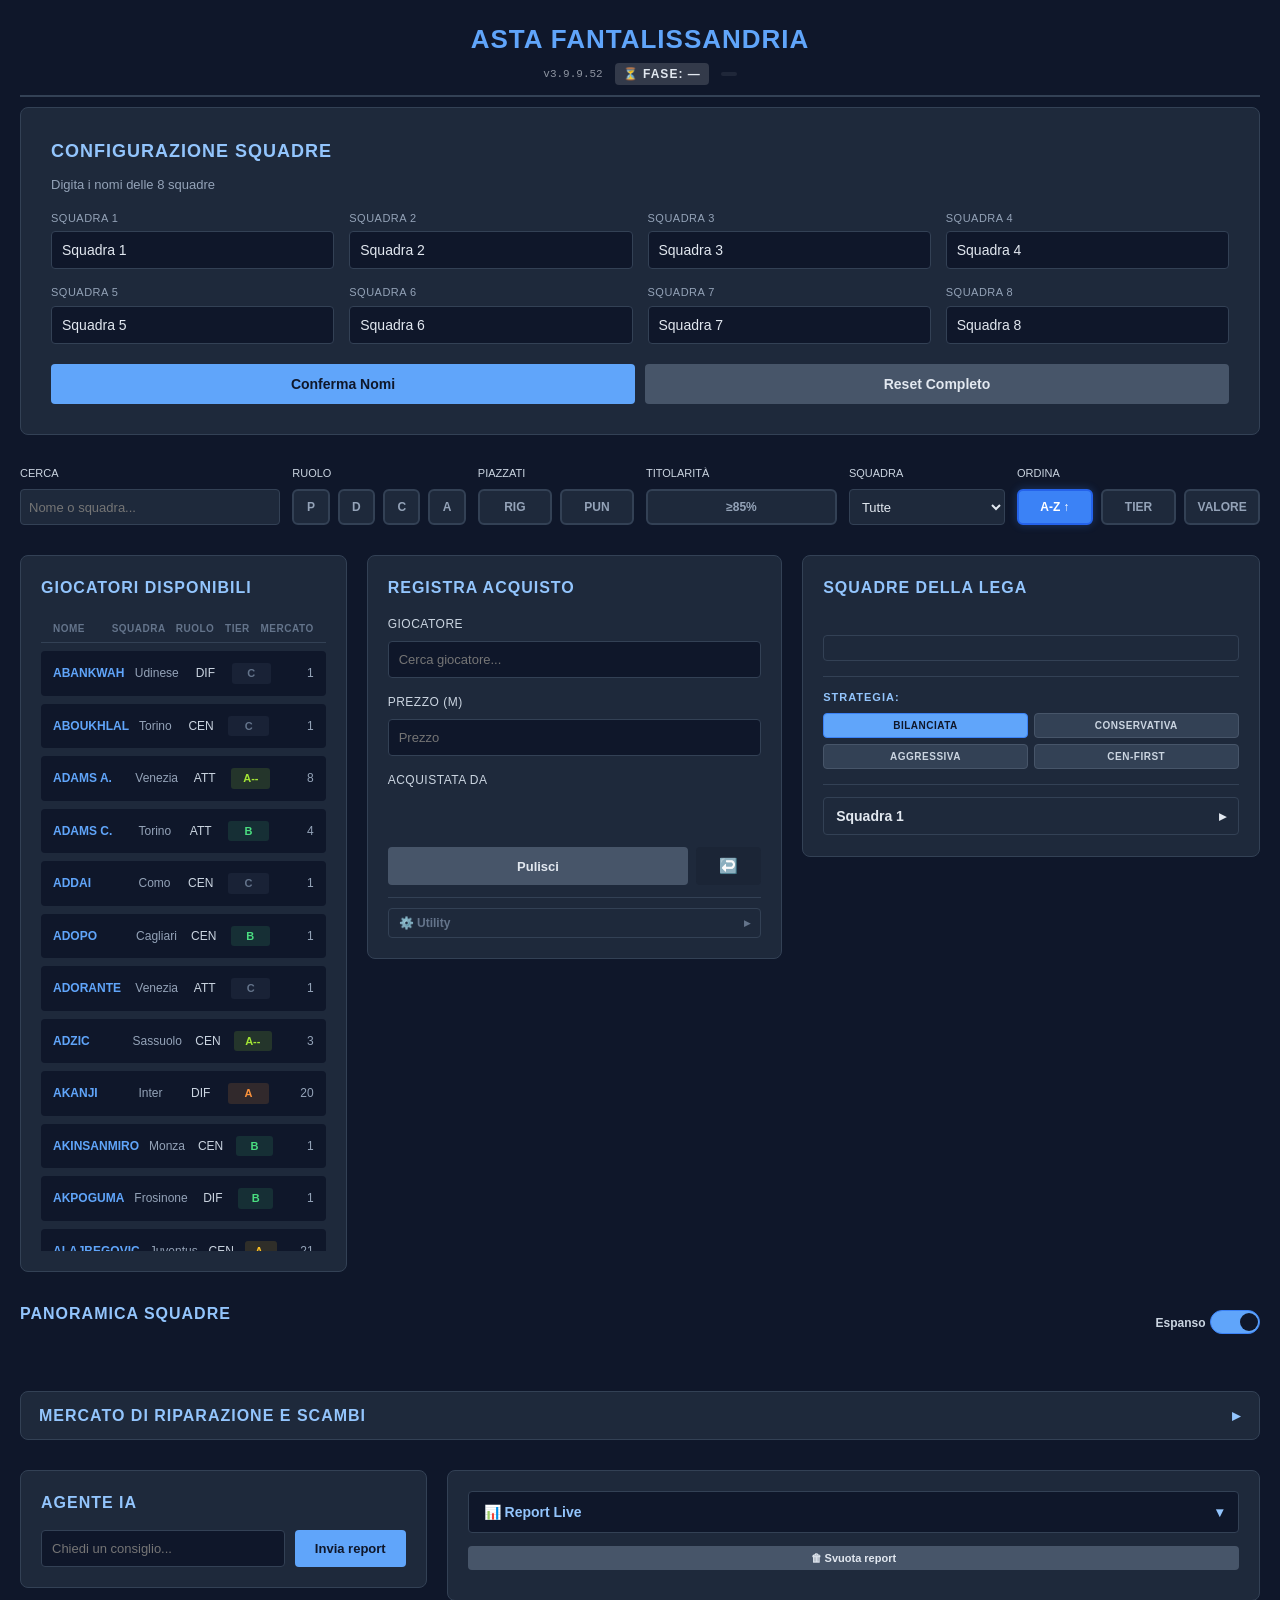
==== commit 69e0d0ee: "Add files via upload" ====
--- a/fantacalcio_v3_9_6.html
+++ b/fantacalcio_v3_9_6.html
@@ -20,9 +20,9 @@
          vecchio finche' non si e' sicuri. Quando si cancella il vecchio,
          questo resta l'unico: NON modificarne uno solo dei due nel
          frattempo, o divergono. -->
-    <title>Asta Fantacalcio v3.9.9.50</title>
+    <title>Asta Fantacalcio v3.9.9.52</title>
     <link rel="icon" type="image/png" href="favicon.png">
-    <link rel="stylesheet" href="fantacalcio_styles.css?v=39950">
+    <link rel="stylesheet" href="fantacalcio_styles.css?v=39952">
 </head>
 <body>
     <script>
@@ -31,13 +31,13 @@
            mescolato file di versioni diverse (tipicamente HTML dalla cache e
            JS nuovo, o viceversa) e viene mostrato un avviso invece di far
            usare in asta una combinazione incoerente. */
-        window.HTML_VERSION = '3.9.9.50';
+        window.HTML_VERSION = '3.9.9.52';
     </script>
     <div class="container">
         <header>
             <h1 id="appTitle">Asta Fantacalcio</h1>
             <div style="display:flex;gap:12px;align-items:center;justify-content:center;margin-top:4px;">
-                <span style="font-size:11px;opacity:0.6;font-family:monospace;">v3.9.9.50</span>
+                <span style="font-size:11px;opacity:0.6;font-family:monospace;">v3.9.9.52</span>
                 <span id="faseIndicator" style="font-size:12px;font-weight:700;letter-spacing:1px;padding:2px 8px;border-radius:4px;background:rgba(255,255,255,0.15);">⏳ FASE: —</span>
                 <span id="astaProgress" style="font-size:11px;font-family:monospace;color:#cbd5e1;padding:2px 8px;border-radius:4px;background:rgba(255,255,255,0.07);"></span>
             </div>
@@ -348,6 +348,15 @@
             <div class="teams-grid" id="teamsGrid"></div>
         </div>
 
+        <!-- MERCATO DI RIPARAZIONE E SCAMBI -->
+        <div class="overview-section riparazione-section">
+            <button class="rip-toggle" onclick="toggleRiparazione()">
+                <span>Mercato di riparazione e scambi</span>
+                <span id="riparazioneChevron">&#9656;</span>
+            </button>
+            <div id="riparazioneBody" class="rip-body" style="display: none;"></div>
+        </div>
+
         <!-- AGENTE IA E REPORT LIVE (2 colonne) -->
         <div class="ia-report-row">
             <!-- COLONNA 1: AGENTE IA (2/6) -->
@@ -400,11 +409,11 @@
     </div>
     <datalist id="listaGiocatoriRiconferme"></datalist>
 
-    <script src="players_data.js?v=39950"></script>
-    <script src="storico_fantalissandria.js?v=39950"></script>
-    <script src="storico_1996.js?v=39950"></script>
-    <script src="infortuni_serie_a.js?v=39950"></script>
-    <script src="fantacalcio_app.js?v=39950"></script>
-    <script src="fantacalcio_ai.js?v=39950"></script>
+    <script src="players_data.js?v=39952"></script>
+    <script src="storico_fantalissandria.js?v=39952"></script>
+    <script src="storico_1996.js?v=39952"></script>
+    <script src="infortuni_serie_a.js?v=39952"></script>
+    <script src="fantacalcio_app.js?v=39952"></script>
+    <script src="fantacalcio_ai.js?v=39952"></script>
 </body>
 </html>
--- a/fantacalcio_styles.css
+++ b/fantacalcio_styles.css
@@ -1487,3 +1487,61 @@
 .setup-input-group select {
     width: 100%;
 }
+
+
+/* ============================================================
+   MERCATO DI RIPARAZIONE E SCAMBI (v3.9.9.51)
+   ============================================================ */
+.rip-toggle {
+    width: 100%;
+    display: flex;
+    justify-content: space-between;
+    align-items: center;
+    background: #1e293b;
+    border: 1px solid #334155;
+    border-radius: 8px;
+    color: #93c5fd;
+    font-size: 16px;
+    font-weight: 600;
+    text-transform: uppercase;
+    letter-spacing: 1px;
+    padding: 14px 18px;
+    cursor: pointer;
+}
+.rip-body {
+    background: #1e293b;
+    border: 1px solid #334155;
+    border-top: none;
+    border-radius: 0 0 8px 8px;
+    padding: 16px 18px;
+    font-size: 13px;
+    color: #e2e8f0;
+}
+.rip-barra { display: flex; flex-wrap: wrap; gap: 8px 18px; align-items: center; margin-bottom: 8px; }
+.rip-barra select, .rip-sub select, .rip-riga input {
+    background: #0f172a; color: #e2e8f0; border: 1px solid #334155; border-radius: 4px; padding: 5px 8px; font-size: 13px;
+}
+.rip-nota { color: #94a3b8; font-size: 12px; line-height: 1.5; margin: 6px 0 10px; }
+.rip-titolo { color: #93c5fd; font-size: 13px; text-transform: uppercase; letter-spacing: 1px; margin: 18px 0 8px; }
+.rip-scroll { overflow-x: auto; }
+.rip-tabella { width: 100%; border-collapse: collapse; font-size: 12.5px; font-variant-numeric: tabular-nums; }
+.rip-tabella th { text-align: left; color: #94a3b8; font-weight: 600; padding: 6px 8px; border-bottom: 1px solid #334155; white-space: nowrap; }
+.rip-tabella td { padding: 5px 8px; border-bottom: 1px solid #263348; white-space: nowrap; }
+.rip-ruolo td { color: #93c5fd; font-weight: 700; background: #172033; letter-spacing: 1px; }
+.rip-titolare td { background: rgba(59, 130, 246, 0.08); }
+.rip-club { color: #94a3b8; font-size: 11px; }
+.rip-neg { color: #fca5a5; }
+.rip-avviso { color: #fbbf24; }
+.rip-btn {
+    background: #334155; color: #e2e8f0; border: 1px solid #475569; border-radius: 4px;
+    padding: 5px 10px; font-size: 12px; cursor: pointer;
+}
+.rip-btn:hover { background: #475569; }
+.rip-riga { margin: 10px 0; display: flex; flex-wrap: wrap; gap: 8px; align-items: center; }
+.rip-scambio { display: grid; grid-template-columns: 1fr 1fr; gap: 16px; }
+.rip-sub { color: #cbd5e1; font-weight: 600; margin-bottom: 6px; }
+.rip-check { display: block; padding: 3px 0; cursor: pointer; }
+.rip-esito { margin-top: 8px; line-height: 1.6; }
+.rip-giudizio { font-weight: 700; color: #f8fafc; margin-bottom: 4px; }
+.rip-log { margin: 0 0 10px 18px; color: #cbd5e1; line-height: 1.6; }
+@media (max-width: 700px) { .rip-scambio { grid-template-columns: 1fr; } }
